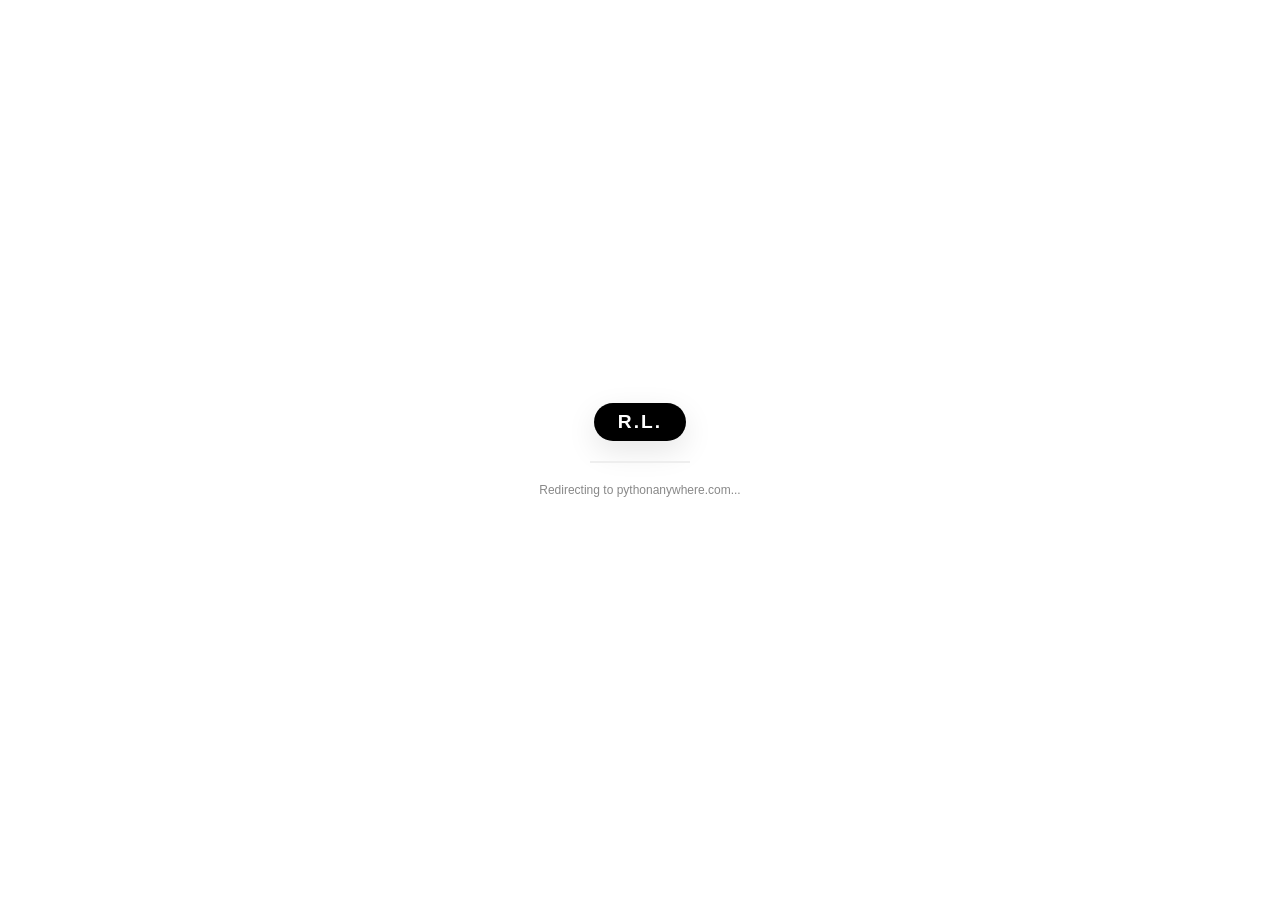
==== index.html @ cdb8c9c3 "Update index.html dynamic" ====
<!DOCTYPE html>
<html lang="en">
<head>
    <meta charset="UTF-8">
    <meta name="viewport" content="width=device-width, initial-scale=1.0">
    <title>R.L. | Moving to New Home</title>
    
    <meta http-equiv="refresh" content="3; url=http://renjith.pythonanywhere.com">

    <style>
        body {
            background-color: #ffffff;
            color: #000000;
            font-family: -apple-system, BlinkMacSystemFont, "Segoe UI", Roboto, sans-serif;
            display: flex;
            justify-content: center;
            align-items: center;
            height: 100vh;
            margin: 0;
            overflow: hidden;
            animation: fadeIn 1.2s ease-in-out;
        }

        .container {
            text-align: center;
        }

        /* The Minimalist Pill Shape */
        .badge {
            display: inline-flex;
            align-items: center;
            background: #000;
            color: #fff;
            padding: 8px 24px;
            border-radius: 100px;
            font-weight: 900;
            letter-spacing: 2px;
            font-size: 1.2rem;
            margin-bottom: 20px;
            box-shadow: 0 10px 30px rgba(0,0,0,0.1);
        }

        .loading-bar {
            width: 100px;
            height: 2px;
            background: #eee;
            margin: 0 auto;
            position: relative;
            overflow: hidden;
        }

        .loading-bar::after {
            content: "";
            position: absolute;
            left: -100%;
            width: 100%;
            height: 100%;
            background: #000;
            animation: slide 2s infinite linear;
        }

        @keyframes fadeIn {
            from { opacity: 0; transform: translateY(10px); }
            to { opacity: 1; transform: translateY(0); }
        }

        @keyframes slide {
            0% { left: -100%; }
            100% { left: 100%; }
        }

        a { color: #888; text-decoration: none; font-size: 12px; margin-top: 20px; display: block; }
    </style>
</head>
<body>

    <div class="container">
        <div class="badge">R.L.</div>
        <div class="loading-bar"></div>
        <a href="http://renjith.pythonanywhere.com">Redirecting to pythonanywhere.com...</a>
    </div>

    <script>
        // Smooth delay before the jump
        setTimeout(function() {
            window.location.href = "http://renjith.pythonanywhere.com";
        }, 2500);
    </script>
</body>
</html>
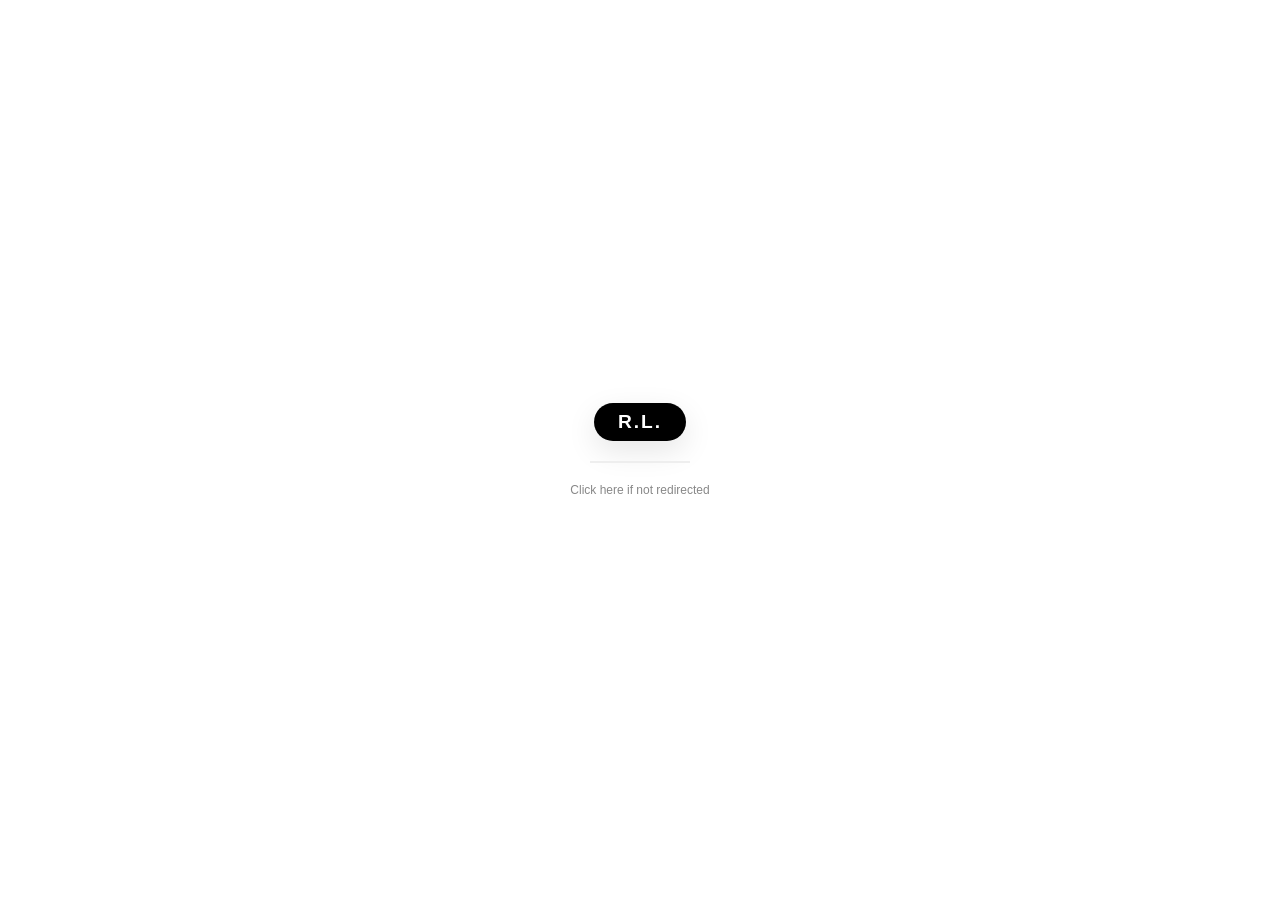
==== commit 95a81215: "Update index.html Secure" ====
--- a/index.html
+++ b/index.html
@@ -5,7 +5,8 @@
     <meta name="viewport" content="width=device-width, initial-scale=1.0">
     <title>R.L. | Moving to New Home</title>
     
-    <meta http-equiv="refresh" content="3; url=http://renjith.pythonanywhere.com">
+    <!-- Secure Redirect -->
+    <meta http-equiv="refresh" content="3; url=https://renjith.pythonanywhere.com">
 
     <style>
         body {
@@ -25,7 +26,6 @@
             text-align: center;
         }
 
-        /* The Minimalist Pill Shape */
         .badge {
             display: inline-flex;
             align-items: center;
@@ -69,7 +69,13 @@
             100% { left: 100%; }
         }
 
-        a { color: #888; text-decoration: none; font-size: 12px; margin-top: 20px; display: block; }
+        a {
+            color: #888;
+            text-decoration: none;
+            font-size: 12px;
+            margin-top: 20px;
+            display: block;
+        }
     </style>
 </head>
 <body>
@@ -77,14 +83,10 @@
     <div class="container">
         <div class="badge">R.L.</div>
         <div class="loading-bar"></div>
-        <a href="http://renjith.pythonanywhere.com">Redirecting to pythonanywhere.com...</a>
+        <a href="https://renjith.pythonanywhere.com">
+            Click here if not redirected
+        </a>
     </div>
 
-    <script>
-        // Smooth delay before the jump
-        setTimeout(function() {
-            window.location.href = "http://renjith.pythonanywhere.com";
-        }, 2500);
-    </script>
 </body>
 </html>
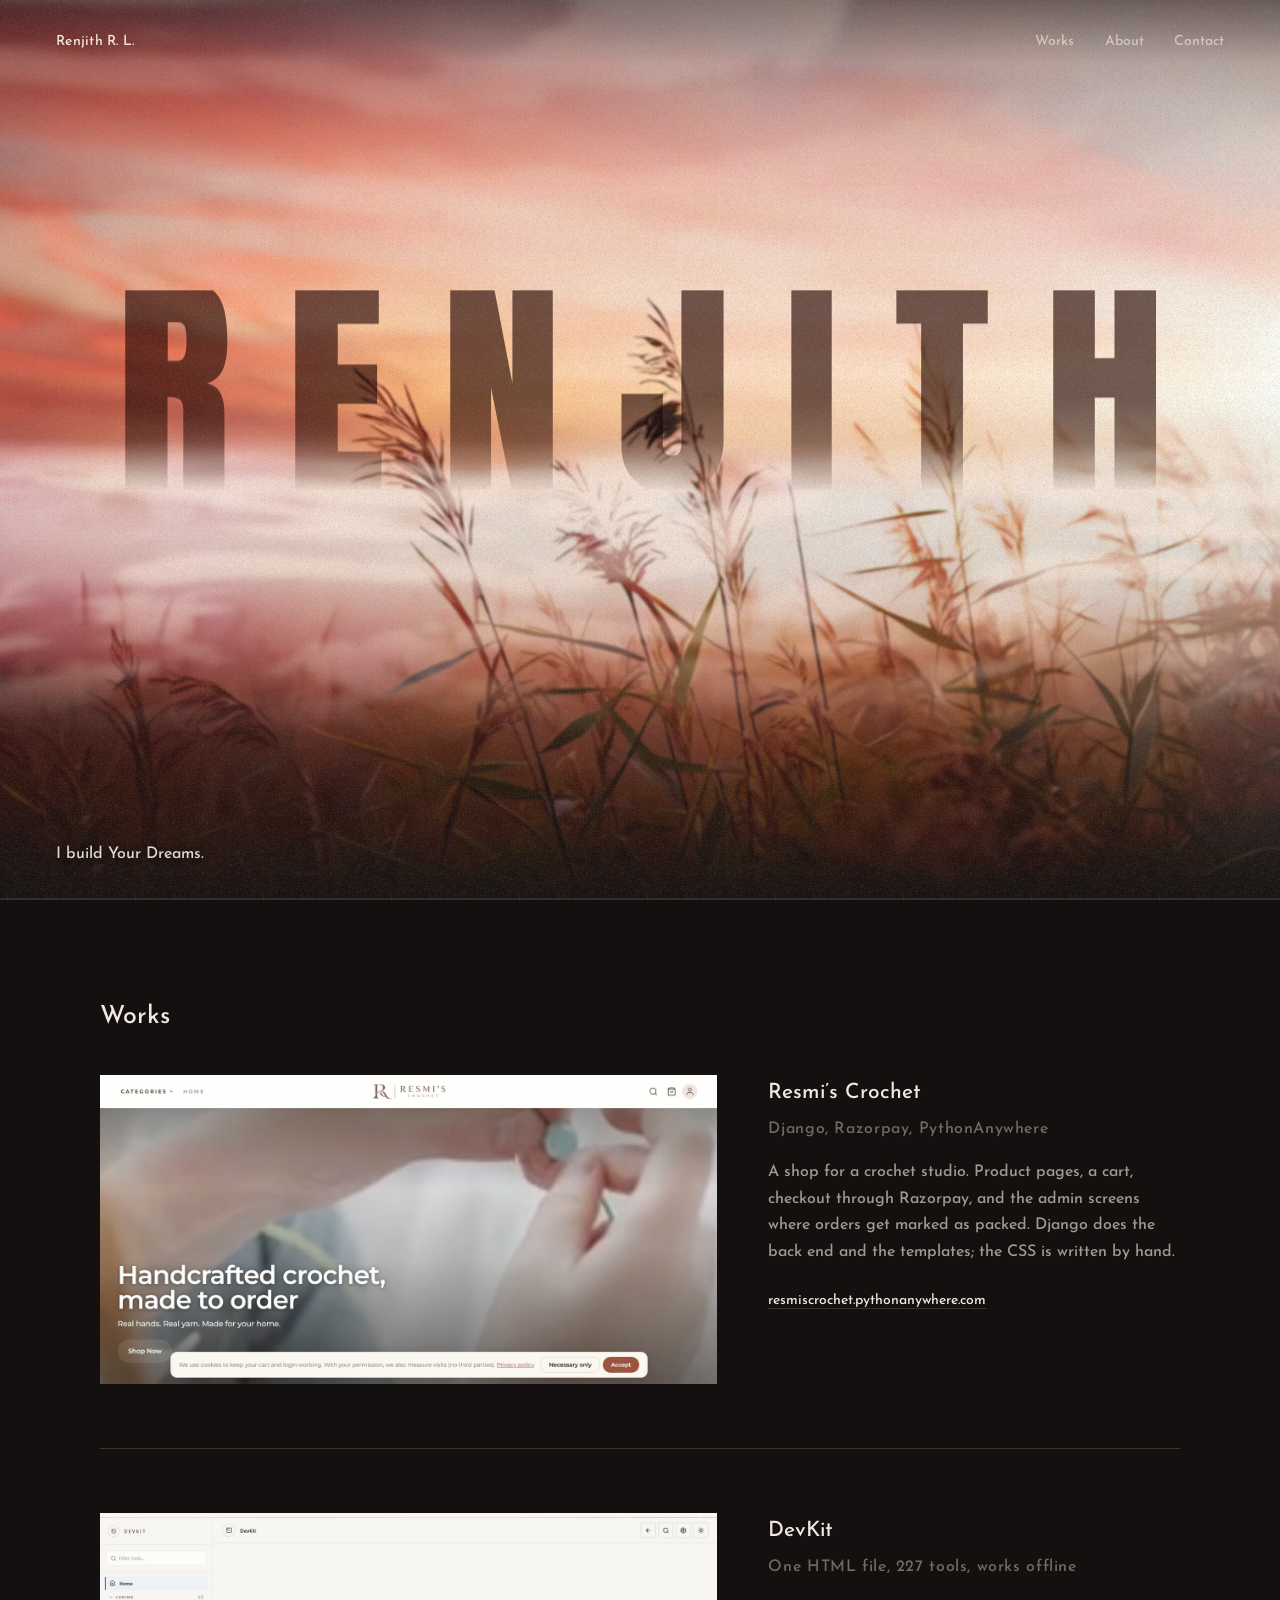
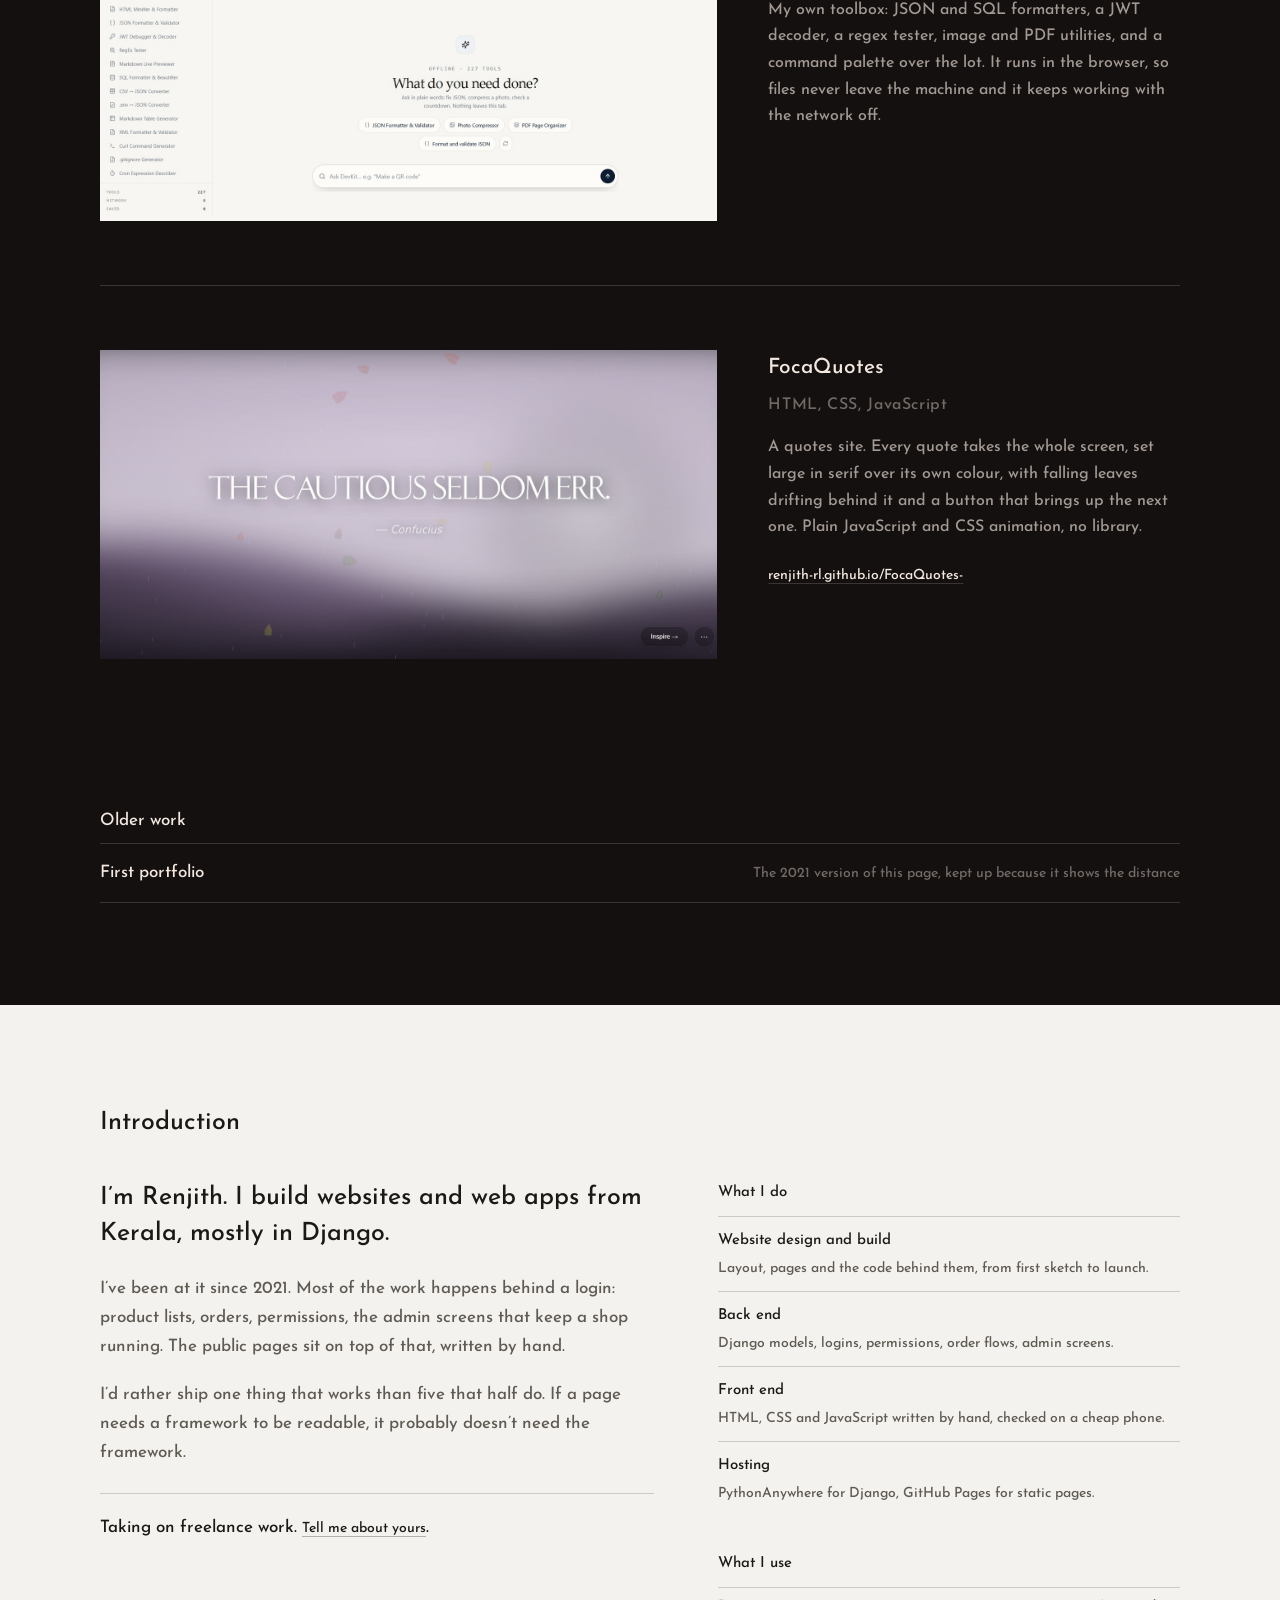
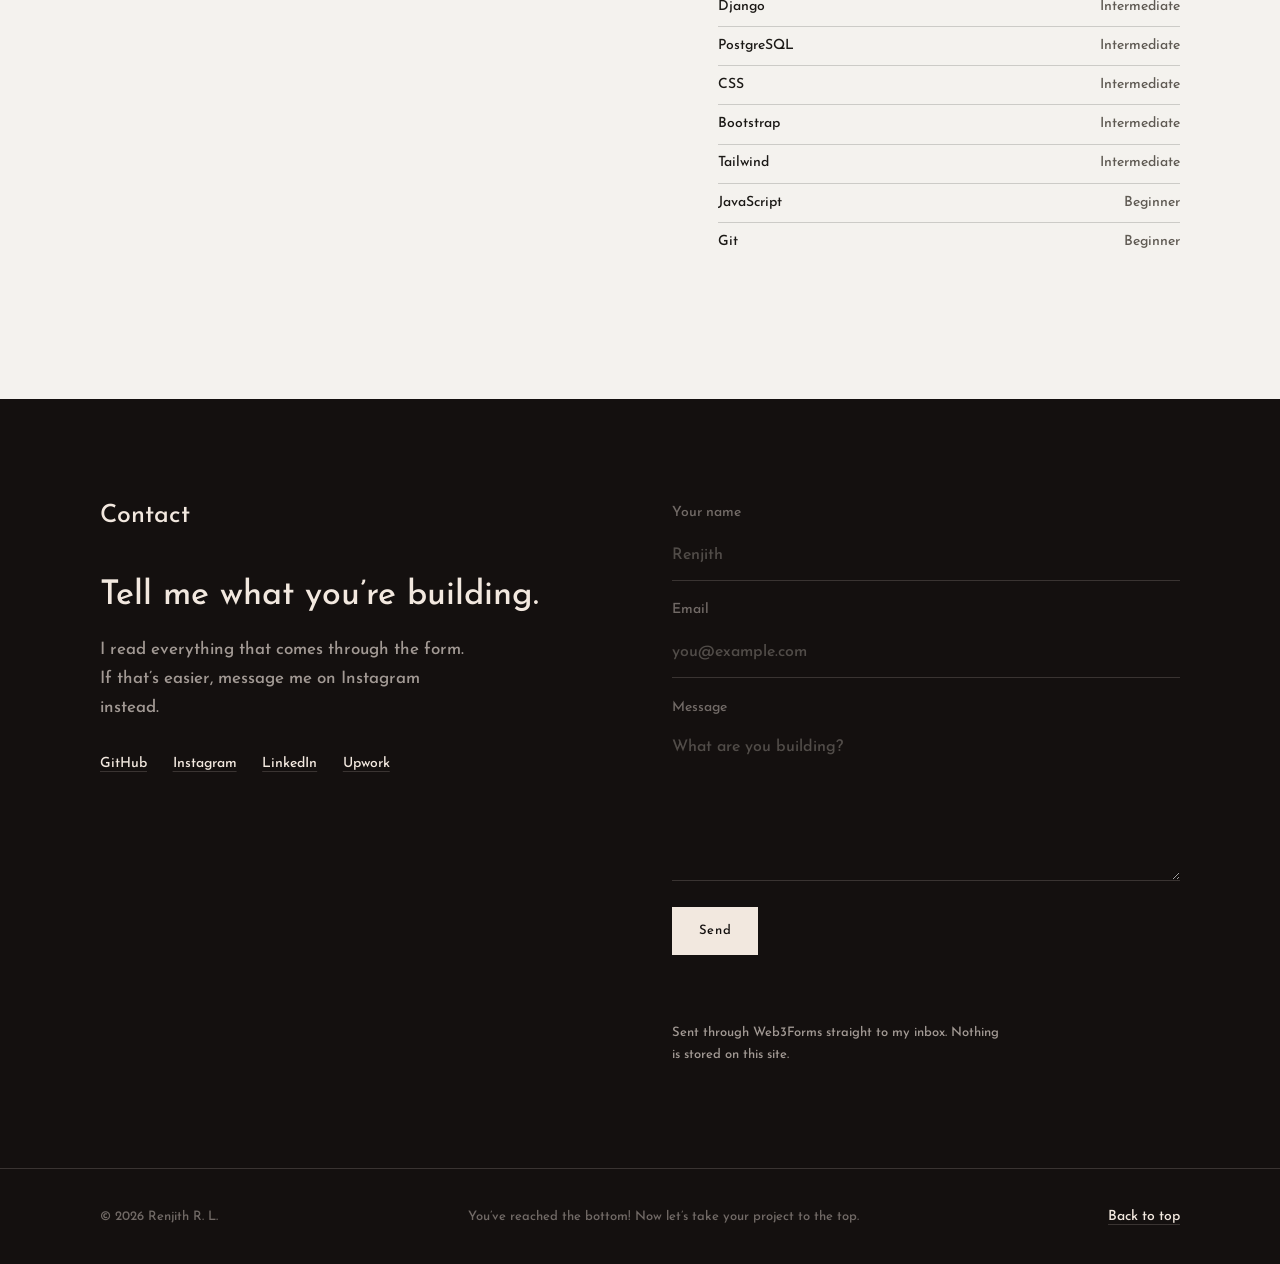
==== commit 5bab4513: "Add files via upload" ====
--- a/index.html
+++ b/index.html
@@ -1,92 +1,234 @@
-<!DOCTYPE html>
-<html lang="en">
-<head>
-    <meta charset="UTF-8">
-    <meta name="viewport" content="width=device-width, initial-scale=1.0">
-    <title>R.L. | Moving to New Home</title>
-    
-    <!-- Secure Redirect -->
-    <meta http-equiv="refresh" content="3; url=https://renjith.pythonanywhere.com">
-
-    <style>
-        body {
-            background-color: #ffffff;
-            color: #000000;
-            font-family: -apple-system, BlinkMacSystemFont, "Segoe UI", Roboto, sans-serif;
-            display: flex;
-            justify-content: center;
-            align-items: center;
-            height: 100vh;
-            margin: 0;
-            overflow: hidden;
-            animation: fadeIn 1.2s ease-in-out;
-        }
-
-        .container {
-            text-align: center;
-        }
-
-        .badge {
-            display: inline-flex;
-            align-items: center;
-            background: #000;
-            color: #fff;
-            padding: 8px 24px;
-            border-radius: 100px;
-            font-weight: 900;
-            letter-spacing: 2px;
-            font-size: 1.2rem;
-            margin-bottom: 20px;
-            box-shadow: 0 10px 30px rgba(0,0,0,0.1);
-        }
-
-        .loading-bar {
-            width: 100px;
-            height: 2px;
-            background: #eee;
-            margin: 0 auto;
-            position: relative;
-            overflow: hidden;
-        }
-
-        .loading-bar::after {
-            content: "";
-            position: absolute;
-            left: -100%;
-            width: 100%;
-            height: 100%;
-            background: #000;
-            animation: slide 2s infinite linear;
-        }
-
-        @keyframes fadeIn {
-            from { opacity: 0; transform: translateY(10px); }
-            to { opacity: 1; transform: translateY(0); }
-        }
-
-        @keyframes slide {
-            0% { left: -100%; }
-            100% { left: 100%; }
-        }
-
-        a {
-            color: #888;
-            text-decoration: none;
-            font-size: 12px;
-            margin-top: 20px;
-            display: block;
-        }
-    </style>
-</head>
-<body>
-
-    <div class="container">
-        <div class="badge">R.L.</div>
-        <div class="loading-bar"></div>
-        <a href="https://renjith.pythonanywhere.com">
-            Click here if not redirected
-        </a>
-    </div>
-
-</body>
-</html>
+<!DOCTYPE html>
+<html lang="en">
+<head>
+<meta charset="utf-8">
+<meta name="viewport" content="width=device-width, initial-scale=1">
+<title>Renjith R. L.</title>
+<meta name="description" content="Renjith R. L. builds Django apps and the HTML and CSS around them. Kerala, India.">
+<meta name="referrer" content="strict-origin-when-cross-origin">
+<meta property="og:type" content="website">
+<meta property="og:title" content="Renjith R. L.">
+<meta property="og:description" content="Django apps, and the HTML and CSS around them. Kerala, India.">
+<meta name="twitter:card" content="summary_large_image">
+<meta name="theme-color" content="#14100f">
+<link rel="icon" type="image/png" href="assets/img/favicon.png">
+<link rel="preload" href="assets/img/hero-poster.jpg" as="image">
+<link rel="preload" href="assets/img/hero-fog.png" as="image">
+<link rel="stylesheet" href="assets/css/style.css?v=7">
+</head>
+<body>
+
+<header class="hero" id="top">
+  <div class="hero__media" aria-hidden="true">
+    <video class="hero__video" muted loop playsinline preload="metadata"
+           poster="assets/img/hero-poster.jpg" tabindex="-1">
+      <source src="assets/video/hero-736.mp4" type="video/mp4" data-hi="assets/video/hero-1920.mp4">
+    </video>
+  </div>
+
+  <div class="hero__mist" aria-hidden="true"></div>
+  <div class="hero__shade" aria-hidden="true"></div>
+  <div class="hero__loading" aria-hidden="true"><span></span></div>
+
+  <h1 class="hero__name" aria-label="Renjith R. L."><span aria-hidden="true">R E N J I T H</span></h1>
+
+  <div class="hero__grain" aria-hidden="true"></div>
+
+  <div class="hero__bar">
+    <nav class="nav" aria-label="Sections">
+      <a class="nav__me" href="#top">Renjith R.&nbsp;L.</a>
+      <div class="nav__links">
+        <a href="#work">Works</a>
+        <a href="#about">About</a>
+        <a href="#contact">Contact</a>
+      </div>
+    </nav>
+
+    <p class="hero__line">
+      I build Your Dreams.
+    </p>
+  </div>
+</header>
+
+<main>
+  <section class="section" id="work">
+    <div class="wrap">
+      <h2 class="h2">Works</h2>
+
+      <article class="project">
+        <a class="project__media" href="https://resmiscrochet.pythonanywhere.com" target="_blank" rel="noopener noreferrer" aria-label="Open Resmi’s Crochet">
+          <img src="assets/img/work-resmis.jpg" alt="Resmi’s Crochet homepage: a photograph of crochet work above the line “Handcrafted crochet, made to order”." loading="lazy" decoding="async">
+        </a>
+        <div class="project__body">
+          <h3>Resmi’s Crochet</h3>
+          <p class="project__meta">Django, Razorpay, PythonAnywhere</p>
+          <p>
+            A shop for a crochet studio. Product pages, a cart, checkout through Razorpay,
+            and the admin screens where orders get marked as packed. Django does the back
+            end and the templates; the CSS is written by hand.
+          </p>
+          <a class="link" href="https://resmiscrochet.pythonanywhere.com" target="_blank" rel="noopener noreferrer">resmiscrochet.pythonanywhere.com</a>
+        </div>
+      </article>
+
+      <article class="project">
+        <div class="project__media">
+          <img src="assets/img/work-devkit.jpg" alt="DevKit: a sidebar of developer tools beside a prompt field reading “What do you need done?”" loading="lazy" decoding="async">
+        </div>
+        <div class="project__body">
+          <h3>DevKit</h3>
+          <p class="project__meta">One HTML file, 227 tools, works offline</p>
+          <p>
+            My own toolbox: JSON and SQL formatters, a JWT decoder, a regex tester, image
+            and PDF utilities, and a command palette over the lot. It runs in the browser,
+            so files never leave the machine and it keeps working with the network off.
+          </p>
+        </div>
+      </article>
+
+      <article class="project">
+        <a class="project__media" href="https://renjith-rl.github.io/FocaQuotes-/" target="_blank" rel="noopener noreferrer" aria-label="Open FocaQuotes">
+          <img src="assets/img/work-focaquotes.jpg" alt="FocaQuotes: the quote “The cautious seldom err.” by Confucius, set in serif over a drifting lavender field of leaves." loading="lazy" decoding="async">
+        </a>
+        <div class="project__body">
+          <h3>FocaQuotes</h3>
+          <p class="project__meta">HTML, CSS, JavaScript</p>
+          <p>
+            A quotes site. Every quote takes the whole screen, set large in serif over its
+            own colour, with falling leaves drifting behind it and a button that brings up
+            the next one. Plain JavaScript and CSS animation, no library.
+          </p>
+          <a class="link" href="https://renjith-rl.github.io/FocaQuotes-/" target="_blank" rel="noopener noreferrer">renjith-rl.github.io/FocaQuotes-</a>
+        </div>
+      </article>
+
+      <div class="older">
+        <h2 class="h2 h2--small">Older work</h2>
+        <ul class="older__list">
+          <li>
+            <a href="https://renjith-rl.github.io/profile-first/" target="_blank" rel="noopener noreferrer">
+              <span class="older__name">First portfolio</span>
+              <span class="older__note">The 2021 version of this page, kept up because it shows the distance</span>
+            </a>
+          </li>
+        </ul>
+      </div>
+    </div>
+  </section>
+
+  <section class="section section--paper" id="about">
+    <div class="wrap">
+      <h2 class="h2 h2--dark">Introduction</h2>
+
+      <div class="intro">
+        <div class="intro__bio">
+          <p class="intro__lead">
+            I’m Renjith. I build websites and web apps from Kerala, mostly in Django.
+          </p>
+          <p>
+            I’ve been at it since 2021. Most of the work happens behind a login: product
+            lists, orders, permissions, the admin screens that keep a shop running. The
+            public pages sit on top of that, written by hand.
+          </p>
+          <p>
+            I’d rather ship one thing that works than five that half do. If a page needs a
+            framework to be readable, it probably doesn’t need the framework.
+          </p>
+          <p class="intro__status">
+            Taking on freelance work. <a class="link link--dark" href="#contact">Tell me about yours</a>.
+          </p>
+        </div>
+
+        <div class="intro__side">
+          <h3>What I do</h3>
+          <dl class="services">
+            <div>
+              <dt>Website design and build</dt>
+              <dd>Layout, pages and the code behind them, from first sketch to launch.</dd>
+            </div>
+            <div>
+              <dt>Back end</dt>
+              <dd>Django models, logins, permissions, order flows, admin screens.</dd>
+            </div>
+            <div>
+              <dt>Front end</dt>
+              <dd>HTML, CSS and JavaScript written by hand, checked on a cheap phone.</dd>
+            </div>
+            <div>
+              <dt>Hosting</dt>
+              <dd>PythonAnywhere for Django, GitHub Pages for static pages.</dd>
+            </div>
+          </dl>
+
+          <h3>What I use</h3>
+          <ul class="levels">
+            <li><span>Django</span><span>Intermediate</span></li>
+            <li><span>PostgreSQL</span><span>Intermediate</span></li>
+            <li><span>CSS</span><span>Intermediate</span></li>
+            <li><span>Bootstrap</span><span>Intermediate</span></li>
+            <li><span>Tailwind</span><span>Intermediate</span></li>
+            <li><span>JavaScript</span><span>Beginner</span></li>
+            <li><span>Git</span><span>Beginner</span></li>
+          </ul>
+        </div>
+      </div>
+    </div>
+  </section>
+
+  <section class="section" id="contact">
+    <div class="wrap contact">
+      <div class="contact__intro">
+        <h2 class="h2">Contact</h2>
+        <p class="contact__lead">Tell me what you’re building.</p>
+        <p>
+          I read everything that comes through the form. If that’s easier, message me on
+          Instagram instead.
+        </p>
+        <ul class="contact__links">
+          <li><a class="link" href="https://github.com/renjith-rl" target="_blank" rel="noopener noreferrer">GitHub</a></li>
+          <li><a class="link" href="https://www.instagram.com/renjith_raju_r.l" target="_blank" rel="noopener noreferrer">Instagram</a></li>
+          <li><a class="link" href="https://www.linkedin.com/in/renjith-r-l-31b78b34b" target="_blank" rel="noopener noreferrer">LinkedIn</a></li>
+          <li><a class="link" href="https://www.upwork.com/freelancers/~01bffa51068088e839" target="_blank" rel="noopener noreferrer">Upwork</a></li>
+        </ul>
+      </div>
+
+      <form class="form" id="contactForm" action="https://api.web3forms.com/submit" method="POST">
+        <input type="hidden" name="access_key" value="c28b6068-260d-4657-8c3e-2cc3b46cc6a2">
+        <input type="hidden" name="subject" value="New message from your portfolio">
+        <input type="hidden" name="from_name" value="renjith-rl portfolio">
+        <input type="checkbox" name="botcheck" class="form__honey" tabindex="-1" autocomplete="off" aria-hidden="true">
+
+        <label class="field">
+          <span>Your name</span>
+          <input name="name" type="text" placeholder="Renjith" required autocomplete="name">
+        </label>
+        <label class="field">
+          <span>Email</span>
+          <input name="email" type="email" placeholder="you@example.com" required autocomplete="email">
+        </label>
+        <label class="field">
+          <span>Message</span>
+          <textarea name="message" rows="5" placeholder="What are you building?" required></textarea>
+        </label>
+
+        <button class="button" type="submit">Send</button>
+        <p class="form__note" role="status" aria-live="polite"></p>
+        <p class="form__privacy">
+          Sent through Web3Forms straight to my inbox. Nothing is stored on this site.
+        </p>
+      </form>
+    </div>
+  </section>
+</main>
+
+<footer class="footer">
+  <div class="wrap footer__inner">
+    <p>© 2026 Renjith R. L.</p>
+    <p class="footer__note">You’ve reached the bottom! Now let’s take your project to the top.</p>
+    <p><a class="link" href="#top">Back to top</a></p>
+  </div>
+</footer>
+
+<script src="assets/js/main.js" defer></script>
+</body>
+</html>
--- a/assets/css/style.css
+++ b/assets/css/style.css
@@ -0,0 +1,816 @@
+/* Renjith R. L. — portfolio
+   Anton for the name, Josefin Sans for everything else. No framework. */
+
+@font-face {
+  font-family: 'Anton';
+  src: url('../fonts/anton.woff2') format('woff2');
+  font-weight: 400;
+  font-style: normal;
+  font-display: swap;
+}
+
+@font-face {
+  font-family: 'Josefin Sans';
+  src: url('../fonts/Josefin Sans-d939039e2da100d67cd5500e10e3ac3b.woff2') format('woff2'),
+       url('../fonts/Josefin Sans-1569ccf7f58dfd40ae4ccb8eb7f2f143.woff') format('woff');
+  font-weight: 100;
+  font-style: normal;
+  font-display: swap;
+}
+
+@font-face {
+  font-family: 'Josefin Sans';
+  src: url('../fonts/Josefin Sans-cb10e6831b8a914c6c6e37d2763e0c1d.woff2') format('woff2'),
+       url('../fonts/Josefin Sans-bca3f3c67788886c9f56b6685e12ee43.woff') format('woff');
+  font-weight: 500;
+  font-style: normal;
+  font-display: swap;
+}
+
+@font-face {
+  font-family: 'Josefin Sans';
+  src: url('../fonts/Josefin Sans-2c91784d19f502b8e02536f20d5964be.woff2') format('woff2'),
+       url('../fonts/Josefin Sans-faa8afd48e8ad2f91e4c328ee065c20e.woff') format('woff');
+  font-weight: 400;
+  font-style: italic;
+  font-display: swap;
+}
+
+:root {
+  --bg: #14100f;
+  --bg-2: #1a1413;
+  --text: #f2e8df;
+  --muted: rgba(242, 232, 223, 0.64);
+  --soft: rgba(242, 232, 223, 0.42);
+  --line: rgba(242, 232, 223, 0.17);
+  --accent: #d9694a;
+  --paper: #f4f2ee;
+  --ink: #1b1916;
+  --ink-muted: #5f5a53;
+  --ink-line: rgba(27, 25, 22, 0.18);
+  --pad: clamp(1.25rem, 5vw, 3.5rem);
+  --page: min(1080px, 100% - var(--pad) * 2);
+  --ease: cubic-bezier(0.2, 0.6, 0.3, 1);
+}
+
+*,
+*::before,
+*::after { box-sizing: border-box; }
+
+html {
+  -webkit-text-size-adjust: 100%;
+  scroll-behavior: smooth;
+}
+
+body {
+  margin: 0;
+  background: var(--bg);
+  color: var(--muted);
+  font-family: 'Josefin Sans', 'Segoe UI', system-ui, sans-serif;
+  font-weight: 500;
+  font-size: clamp(0.97rem, 0.93rem + 0.18vw, 1.06rem);
+  line-height: 1.72;
+  -webkit-font-smoothing: antialiased;
+  overflow-x: hidden;
+}
+
+img, video { display: block; max-width: 100%; }
+a { color: inherit; text-decoration: none; }
+p { margin: 0 0 1.1em; }
+p:last-child { margin-bottom: 0; }
+h1, h2, h3 { margin: 0; font-weight: 500; }
+
+::selection { background: var(--accent); color: #170d0a; }
+
+:focus-visible {
+  outline: 2px solid var(--accent);
+  outline-offset: 3px;
+}
+
+.wrap {
+  width: var(--page);
+  margin-inline: auto;
+}
+
+.link {
+  color: var(--text);
+  text-decoration: underline;
+  text-decoration-thickness: 1px;
+  text-underline-offset: 4px;
+  text-decoration-color: var(--line);
+  font-size: 0.88rem;
+  transition: color 0.3s var(--ease), text-decoration-color 0.3s var(--ease);
+}
+
+.link:hover {
+  color: var(--accent);
+  text-decoration-color: var(--accent);
+}
+
+/* ------------------------------- hero ------------------------------- */
+
+.hero {
+  position: relative;
+  isolation: isolate;
+  min-height: 100vh;
+  min-height: 100svh;
+  overflow: hidden;
+  overflow: clip;
+  contain: paint;
+  clip-path: inset(0);
+  background: #2a1613 url('../img/hero-poster.jpg') center / cover no-repeat;
+}
+
+/* Keep the film in its own clipped layer. Some browsers promote video to a
+   hardware overlay and let it escape a plain overflow clip while scrolling. */
+.hero__media {
+  position: absolute;
+  inset: 0;
+  z-index: 0;
+  overflow: hidden;
+  contain: paint;
+  transform: translateZ(0);
+  pointer-events: none;
+}
+
+.hero__video {
+  position: absolute;
+  inset: 0;
+  width: 100%;
+  height: 100%;
+  object-fit: cover;
+  transform: translateZ(0) scale(1.006);
+  backface-visibility: hidden;
+  /* A hair of blur takes the hard, aliased edge off the reeds and the
+     compression banding out of the sky without turning the film to mush. */
+  filter: blur(1px) saturate(1.04) brightness(1.02);
+}
+
+.form__privacy {
+  font-size: 0.8rem;
+  color: var(--muted);
+  max-width: 42ch;
+  margin-top: 0.9rem;
+}
+
+.hero__loading {
+  position: absolute;
+  left: 0;
+  right: 0;
+  bottom: 0;
+  z-index: 6;
+  height: 2px;
+  background: rgba(244, 242, 238, 0.1);
+  opacity: 0;
+  transition: opacity 0.7s ease;
+  pointer-events: none;
+}
+
+.hero__loading.is-active { opacity: 1; }
+
+.hero__loading.is-done { opacity: 0; }
+
+.hero__loading span {
+  display: block;
+  height: 100%;
+  width: 0;
+  background: rgba(244, 242, 238, 0.55);
+  transition: width 0.35s linear;
+}
+
+.hero__shade {
+  position: absolute;
+  inset: 0;
+  z-index: 1;
+  pointer-events: none;
+  background:
+    /* Soft edge falloff: pulls the eye to the middle and hides the plant
+       silhouettes that get chopped by the sides and corners. */
+    radial-gradient(ellipse 120% 92% at 50% 40%,
+      rgba(20, 16, 15, 0) 45%,
+      rgba(20, 16, 15, 0.14) 72%,
+      rgba(20, 16, 15, 0.42) 100%),
+    linear-gradient(to bottom,
+      rgba(20, 16, 15, 0.66) 0%,
+      rgba(20, 16, 15, 0.3) 7%,
+      rgba(20, 16, 15, 0.07) 20%,
+      rgba(20, 16, 15, 0) 42%,
+      rgba(20, 16, 15, 0.2) 72%,
+      rgba(20, 16, 15, 0.66) 92%,
+      var(--bg) 100%);
+}
+
+/* Fog sits over the footage and under the title. Three banks at different
+   scales and speeds drift like wind-blown vapour: the big banks carry the
+   haze, the smaller ones break up the loop and keep the movement irregular. */
+.hero__mist {
+  position: absolute;
+  inset: -6%;
+  z-index: 2;
+  pointer-events: none;
+  background:
+    radial-gradient(ellipse 90% 26% at 50% 64%, rgba(252, 231, 211, 0.1), transparent 76%),
+    linear-gradient(to bottom,
+      rgba(238, 168, 134, 0.09) 0%,
+      rgba(247, 208, 177, 0.05) 16%,
+      transparent 42%,
+      rgba(248, 226, 202, 0.04) 62%,
+      rgba(250, 228, 204, 0.03) 78%,
+      transparent 100%);
+  animation: hero-mist 28s cubic-bezier(.45, .02, .55, .98) infinite alternate;
+}
+
+.hero__mist::before,
+.hero__mist::after {
+  content: "";
+  position: absolute;
+  left: -38%;
+  right: -38%;
+  pointer-events: none;
+  background-image: url('../img/hero-fog.png');
+  background-repeat: repeat-x;
+  background-position: 50% 100%;
+  -webkit-mask-image: linear-gradient(to bottom, transparent 0%, #000 18%, #000 82%, transparent 100%);
+  mask-image: linear-gradient(to bottom, transparent 0%, #000 18%, #000 82%, transparent 100%);
+  transform: translateZ(0);
+  will-change: transform;
+}
+
+/* High, thin cloud veil; slow enough to read as weather, not smoke. */
+.hero__mist::before {
+  top: -18%;
+  bottom: 52%;
+  background-size: auto 96%;
+  opacity: 0.3;
+  animation: hero-fog-a 58s cubic-bezier(.4, .02, .6, .98) -21s infinite alternate;
+}
+
+/* Main fog bank, held at the horizon behind the reeds: thickest where the
+   field disappears, gone before it reaches the foreground. */
+.hero__mist::after {
+  top: 22%;
+  bottom: 20%;
+  background-image: url('../img/hero-fog-bank.png');
+  background-size: auto 55%;
+  opacity: 0.88;
+  filter: blur(1.8px);
+  -webkit-mask-image: linear-gradient(to bottom,
+    transparent 0%, rgba(0, 0, 0, 0.06) 12%, rgba(0, 0, 0, 0.34) 26%,
+    rgba(0, 0, 0, 0.92) 44%, rgba(0, 0, 0, 0.9) 62%,
+    rgba(0, 0, 0, 0.4) 82%, transparent 100%);
+  mask-image: linear-gradient(to bottom,
+    transparent 0%, rgba(0, 0, 0, 0.06) 12%, rgba(0, 0, 0, 0.34) 26%,
+    rgba(0, 0, 0, 0.92) 44%, rgba(0, 0, 0, 0.9) 62%,
+    rgba(0, 0, 0, 0.4) 82%, transparent 100%);
+  animation: hero-fog-b 30s cubic-bezier(.44, .04, .56, .96) -7s infinite alternate-reverse;
+}
+
+@keyframes hero-mist {
+  from { transform: translate3d(-1.4%, 0, 0); }
+  to   { transform: translate3d(1.4%, 0, 0); }
+}
+
+/* Uneven stops and tiny vertical/scale changes: gusts, not a slider. */
+@keyframes hero-fog-a {
+  0%   { transform: translate3d(-9%, 1.1%, 0) scale(1.02); opacity: .34; }
+  29%  { transform: translate3d(-3%, 0.1%, 0) scale(1.008); opacity: .43; }
+  63%  { transform: translate3d(4.5%, 1.5%, 0) scale(1.028); opacity: .26; }
+  100% { transform: translate3d(10%, -0.6%, 0) scale(1.016); opacity: .33; }
+}
+
+@keyframes hero-fog-b {
+  0%   { transform: translate3d(10%, -1.2%, 0) scale(1.03); opacity: .52; }
+  34%  { transform: translate3d(4%, 0.2%, 0) scale(1.014); opacity: .44; }
+  61%  { transform: translate3d(-2%, -1.6%, 0) scale(1.035); opacity: .55; }
+  100% { transform: translate3d(-9%, 0.7%, 0) scale(1.02); opacity: .46; }
+}
+
+/* Film grain over the footage and the title, so neither looks like clean
+   vector art laid on top of a compressed video. */
+.hero__grain {
+  position: absolute;
+  inset: 0;
+  z-index: 4;
+  pointer-events: none;
+  background-image: url('../img/hero-grain.png');
+  background-size: 128px 128px;
+  background-repeat: repeat;
+  opacity: 0.6;
+}
+
+/* The name sits inside the footage: multiplied, so it darkens the bright sky,
+   takes the colour of the sunset and disappears into the grass below. */
+.hero__name {
+  position: absolute;
+  left: 0;
+  right: 0;
+  top: 46%;
+  z-index: 3;
+  margin: 0;
+  transform: translateY(-62%);
+  pointer-events: none;
+  font-family: 'Anton', 'Arial Narrow', Impact, sans-serif;
+  font-weight: 400;
+  font-size: clamp(2.5rem, 19vw, 32rem);
+  line-height: 0.82;
+  letter-spacing: -0.005em;
+  text-align: center;
+  text-transform: uppercase;
+  white-space: nowrap;
+  color: rgba(52, 24, 18, 0.7);
+  mix-blend-mode: multiply;
+  filter: blur(0.35px);
+  -webkit-mask-image: linear-gradient(180deg, #000 0%, #000 54%, rgba(0, 0, 0, 0.78) 76%, rgba(0, 0, 0, 0.3) 92%, rgba(0, 0, 0, 0.05) 100%);
+  mask-image: linear-gradient(180deg, #000 0%, #000 54%, rgba(0, 0, 0, 0.78) 76%, rgba(0, 0, 0, 0.3) 92%, rgba(0, 0, 0, 0.05) 100%);
+}
+
+.hero__bar {
+  position: relative;
+  z-index: 5;
+  display: flex;
+  flex-direction: column;
+  justify-content: space-between;
+  min-height: 100vh;
+  min-height: 100svh;
+  padding: clamp(1.1rem, 3vw, 1.9rem) var(--pad) clamp(1.3rem, 3vw, 2rem);
+}
+
+.nav {
+  display: flex;
+  align-items: baseline;
+  justify-content: space-between;
+  flex-wrap: wrap;
+  gap: 0.6rem 1.5rem;
+  font-size: 0.86rem;
+}
+
+.nav__me {
+  color: var(--text);
+  letter-spacing: 0.02em;
+  flex-shrink: 0;
+}
+
+.nav__links {
+  display: flex;
+  gap: clamp(1rem, 2.5vw, 1.9rem);
+  color: var(--muted);
+}
+
+.nav__links a {
+  transition: color 0.3s var(--ease);
+}
+
+.nav__links a:hover { color: var(--text); }
+
+.hero__line {
+  position: relative;
+  margin: 0;
+  max-width: 30ch;
+  font-size: clamp(0.86rem, 0.82rem + 0.22vw, 0.97rem);
+  line-height: 1.65;
+  color: rgba(246, 238, 230, 0.9);
+  text-shadow: 0 1px 10px rgba(18, 12, 9, 0.42);
+}
+
+/* ----------------------------- sections ----------------------------- */
+
+.section {
+  padding-block: clamp(3.5rem, 8vw, 6.5rem);
+}
+
+.section--paper {
+  background: var(--paper);
+  color: var(--ink-muted);
+}
+
+.h2 {
+  margin: 0 0 clamp(1.8rem, 3.5vw, 2.6rem);
+  font-size: clamp(1.3rem, 1.2rem + 0.45vw, 1.55rem);
+  font-weight: 500;
+  line-height: 1.25;
+  color: var(--text);
+}
+
+.h2--small {
+  font-size: 1.05rem;
+  margin-bottom: 0.7rem;
+}
+
+.h2--dark { color: var(--ink); }
+
+/* -------------------------------- work ------------------------------ */
+
+.project {
+  display: grid;
+  grid-template-columns: minmax(0, 1.5fr) minmax(0, 1fr);
+  gap: clamp(1.4rem, 4vw, 3.2rem);
+  align-items: start;
+  padding-bottom: clamp(2.5rem, 5vw, 4rem);
+  margin-bottom: clamp(2.5rem, 5vw, 4rem);
+  border-bottom: 1px solid var(--line);
+}
+
+.project:last-of-type { border-bottom: 0; }
+
+.project__media {
+  display: block;
+  aspect-ratio: 2 / 1;
+  overflow: hidden;
+  background: var(--bg-2);
+}
+
+.project__media img {
+  width: 100%;
+  height: 100%;
+  object-fit: cover;
+  object-position: top center;
+}
+
+.project h3 {
+  font-size: 1.3rem;
+  color: var(--text);
+  margin-bottom: 0.35rem;
+}
+
+.project__meta {
+  margin: 0 0 1rem;
+  font-size: 0.8rem;
+  letter-spacing: 0.04em;
+  color: var(--soft);
+}
+
+.project__body p { font-size: 0.97rem; }
+.project__body .link { display: inline-block; margin-top: 0.4rem; }
+
+.older { padding-top: clamp(0.5rem, 2vw, 1.5rem); }
+
+.older__list {
+  margin: 0;
+  padding: 0;
+  list-style: none;
+  border-top: 1px solid var(--line);
+}
+
+.older__list a {
+  display: flex;
+  align-items: baseline;
+  justify-content: space-between;
+  flex-wrap: wrap;
+  gap: 0.2rem 1.5rem;
+  padding: 0.9rem 0;
+  border-bottom: 1px solid var(--line);
+  transition: color 0.3s var(--ease);
+}
+
+.older__name { color: var(--text); }
+
+.older__note { font-size: 0.86rem; color: var(--soft); }
+
+.older__list a:hover .older__name { color: var(--accent); }
+
+/* ------------------------------- writing ---------------------------- */
+
+.posts {
+  margin: 0;
+  padding: 0;
+  list-style: none;
+  border-top: 1px solid var(--line);
+}
+
+.post {
+  display: grid;
+  grid-template-columns: 8.5rem minmax(0, 1fr);
+  gap: 0.35rem clamp(1rem, 3vw, 2.5rem);
+  padding: clamp(1.1rem, 2.4vw, 1.5rem) 0;
+  border-bottom: 1px solid var(--line);
+}
+
+.post__date {
+  color: var(--soft);
+  font-size: 0.86rem;
+  padding-top: 0.15rem;
+}
+
+.post__title {
+  color: var(--text);
+  font-size: clamp(1.1rem, 1rem + 0.55vw, 1.35rem);
+  transition: color 0.3s var(--ease);
+}
+
+.post__note {
+  grid-column: 2;
+  color: var(--muted);
+  font-size: 0.94rem;
+  line-height: 1.6;
+  max-width: 56ch;
+}
+
+.post:hover .post__title { color: var(--accent); }
+
+.posts__more { margin-top: 1.2rem; }
+
+@media (max-width: 640px) {
+  .post { grid-template-columns: minmax(0, 1fr); }
+  .post__note { grid-column: 1; }
+}
+
+/* -------------------------------- about ----------------------------- */
+
+.intro {
+  display: grid;
+  grid-template-columns: minmax(0, 1.2fr) minmax(0, 1fr);
+  gap: clamp(2rem, 5vw, 4.5rem);
+  align-items: start;
+}
+
+.intro__lead {
+  font-size: clamp(1.2rem, 1rem + 0.9vw, 1.55rem);
+  line-height: 1.45;
+  color: var(--ink);
+  margin-bottom: 1.35rem;
+  max-width: 30ch;
+}
+
+.intro__bio p { max-width: 56ch; }
+
+.intro__status {
+  margin-top: 1.6rem;
+  padding-top: 1.2rem;
+  border-top: 1px solid var(--ink-line);
+  color: var(--ink);
+  max-width: 40ch;
+}
+
+.intro__side h3 {
+  font-size: 0.95rem;
+  color: var(--ink);
+  margin-bottom: 0.6rem;
+}
+
+.intro__side h3 + .services,
+.intro__side h3 + .levels { margin-bottom: 2.2rem; }
+
+.services {
+  margin: 0;
+  padding: 0;
+}
+
+.services > div {
+  padding: 0.7rem 0;
+  border-top: 1px solid var(--ink-line);
+}
+
+.services dt {
+  color: var(--ink);
+  font-size: 0.95rem;
+}
+
+.services dd {
+  margin: 0.15rem 0 0;
+  font-size: 0.9rem;
+  line-height: 1.6;
+}
+
+.levels {
+  margin: 0;
+  padding: 0;
+  list-style: none;
+}
+
+.levels li {
+  display: flex;
+  justify-content: space-between;
+  gap: 1rem;
+  padding: 0.42rem 0;
+  border-top: 1px solid var(--ink-line);
+  font-size: 0.9rem;
+}
+
+.levels li span:first-child { color: var(--ink); }
+.levels li span:last-child { color: var(--ink-muted); }
+
+.intro__writing {
+  font-size: 0.9rem;
+  color: var(--ink-muted);
+}
+
+.link--dark {
+  color: var(--ink);
+  text-decoration-color: rgba(27, 25, 22, 0.3);
+}
+
+.link--dark:hover {
+  color: var(--accent);
+  text-decoration-color: var(--accent);
+}
+
+/* ------------------------------- contact ---------------------------- */
+
+.contact {
+  display: grid;
+  grid-template-columns: minmax(0, 1fr) minmax(0, 1fr);
+  gap: clamp(2rem, 5vw, 5rem);
+  align-items: start;
+}
+
+.contact__lead {
+  font-size: clamp(1.5rem, 1.1rem + 1.6vw, 2.1rem);
+  line-height: 1.3;
+  color: var(--text);
+  margin-bottom: 1.1rem;
+  max-width: 22ch;
+}
+
+.contact__intro > p { max-width: 34ch; }
+
+.contact__links {
+  display: flex;
+  flex-wrap: wrap;
+  gap: 0.4rem 1.6rem;
+  margin: 1.6rem 0 0;
+  padding: 0;
+  list-style: none;
+}
+
+.form {
+  display: grid;
+  gap: 1.1rem;
+}
+
+.field {
+  display: grid;
+  gap: 0.35rem;
+}
+
+.field span {
+  font-size: 0.86rem;
+  color: var(--soft);
+}
+
+.field input,
+.field textarea {
+  width: 100%;
+  padding: 0.7rem 0;
+  font: inherit;
+  font-size: 0.98rem;
+  color: var(--text);
+  background: transparent;
+  border: 0;
+  border-bottom: 1px solid var(--line);
+  border-radius: 0;
+  transition: border-color 0.3s var(--ease);
+}
+
+.field textarea {
+  resize: vertical;
+  min-height: 6.5rem;
+  padding-top: 0.6rem;
+}
+
+.field input::placeholder,
+.field textarea::placeholder { color: rgba(242, 232, 223, 0.28); }
+
+.field input:focus,
+.field textarea:focus {
+  outline: none;
+  border-bottom-color: var(--accent);
+}
+
+.button {
+  justify-self: start;
+  margin-top: 0.5rem;
+  padding: 0.72rem 1.6rem;
+  font: inherit;
+  font-size: 0.82rem;
+  letter-spacing: 0.06em;
+  color: var(--bg);
+  background: var(--text);
+  border: 1px solid var(--text);
+  border-radius: 0;
+  cursor: pointer;
+  transition: background 0.3s var(--ease), color 0.3s var(--ease), border-color 0.3s var(--ease);
+}
+
+.button:hover:not(:disabled) {
+  background: var(--accent);
+  border-color: var(--accent);
+  color: #170d0a;
+}
+
+.button:disabled { opacity: 0.55; cursor: progress; }
+
+.form__note {
+  margin: 0;
+  min-height: 1.3em;
+  font-size: 0.86rem;
+  color: var(--soft);
+}
+
+.form__note.is-ok { color: #9dcf92; }
+.form__note.is-err { color: #eda08a; }
+
+.form__honey { display: none; }
+
+/* ------------------------------- footer ----------------------------- */
+
+.footer {
+  padding-block: clamp(1.5rem, 3vw, 2.2rem);
+  border-top: 1px solid var(--line);
+}
+
+.notfound {
+  min-height: 100svh;
+  display: grid;
+  place-items: center;
+  text-align: center;
+  padding: var(--pad);
+}
+
+.notfound__code {
+  font-family: 'Anton', 'Arial Narrow', Impact, sans-serif;
+  font-size: clamp(5rem, 26vw, 15rem);
+  line-height: 0.85;
+  margin: 0 0 0.4rem;
+}
+
+.notfound__text {
+  color: var(--muted);
+  max-width: 34ch;
+  margin: 0 auto 1.4rem;
+}
+
+.footer__inner {
+  display: flex;
+  align-items: baseline;
+  justify-content: space-between;
+  flex-wrap: wrap;
+  gap: 0.5rem 1.5rem;
+  font-size: 0.82rem;
+  color: var(--soft);
+}
+
+.footer__inner p { margin: 0; }
+
+.footer__note { color: var(--soft); }
+
+/* --------------------------- responsiveness ------------------------- */
+
+@media (max-width: 900px) {
+  .project,
+  .intro,
+  .contact {
+    grid-template-columns: minmax(0, 1fr);
+  }
+
+  .project {
+    gap: 1.3rem;
+    padding-bottom: 2rem;
+    margin-bottom: 2rem;
+  }
+
+  .intro__side {
+    padding-top: 1.5rem;
+    border-top: 1px solid var(--ink-line);
+  }
+}
+
+@media (max-width: 720px) {
+  .nav {
+    font-size: 0.82rem;
+    justify-content: flex-start;
+    gap: 0.4rem 1rem;
+  }
+
+  .nav__links {
+    margin-left: auto;
+    gap: 0.9rem;
+  }
+
+  .hero__name { transform: translateY(-58%); }
+}
+
+@media (max-width: 420px) {
+  .nav { font-size: 0.78rem; }
+  .nav__links { gap: 0.75rem; }
+}
+
+@media (max-height: 540px) and (orientation: landscape) {
+  .hero__name { font-size: clamp(2.5rem, 17vw, 11rem); }
+  .hero__line { display: none; }
+}
+
+@media (prefers-reduced-motion: reduce) {
+  html { scroll-behavior: auto; }
+
+  .link,
+  .nav__links a,
+  .older__list a,
+  .project__media img,
+  .button,
+  .field input,
+  .field textarea { transition: none; }
+
+  .hero__mist,
+  .hero__mist::before,
+  .hero__mist::after { animation: none; }
+}
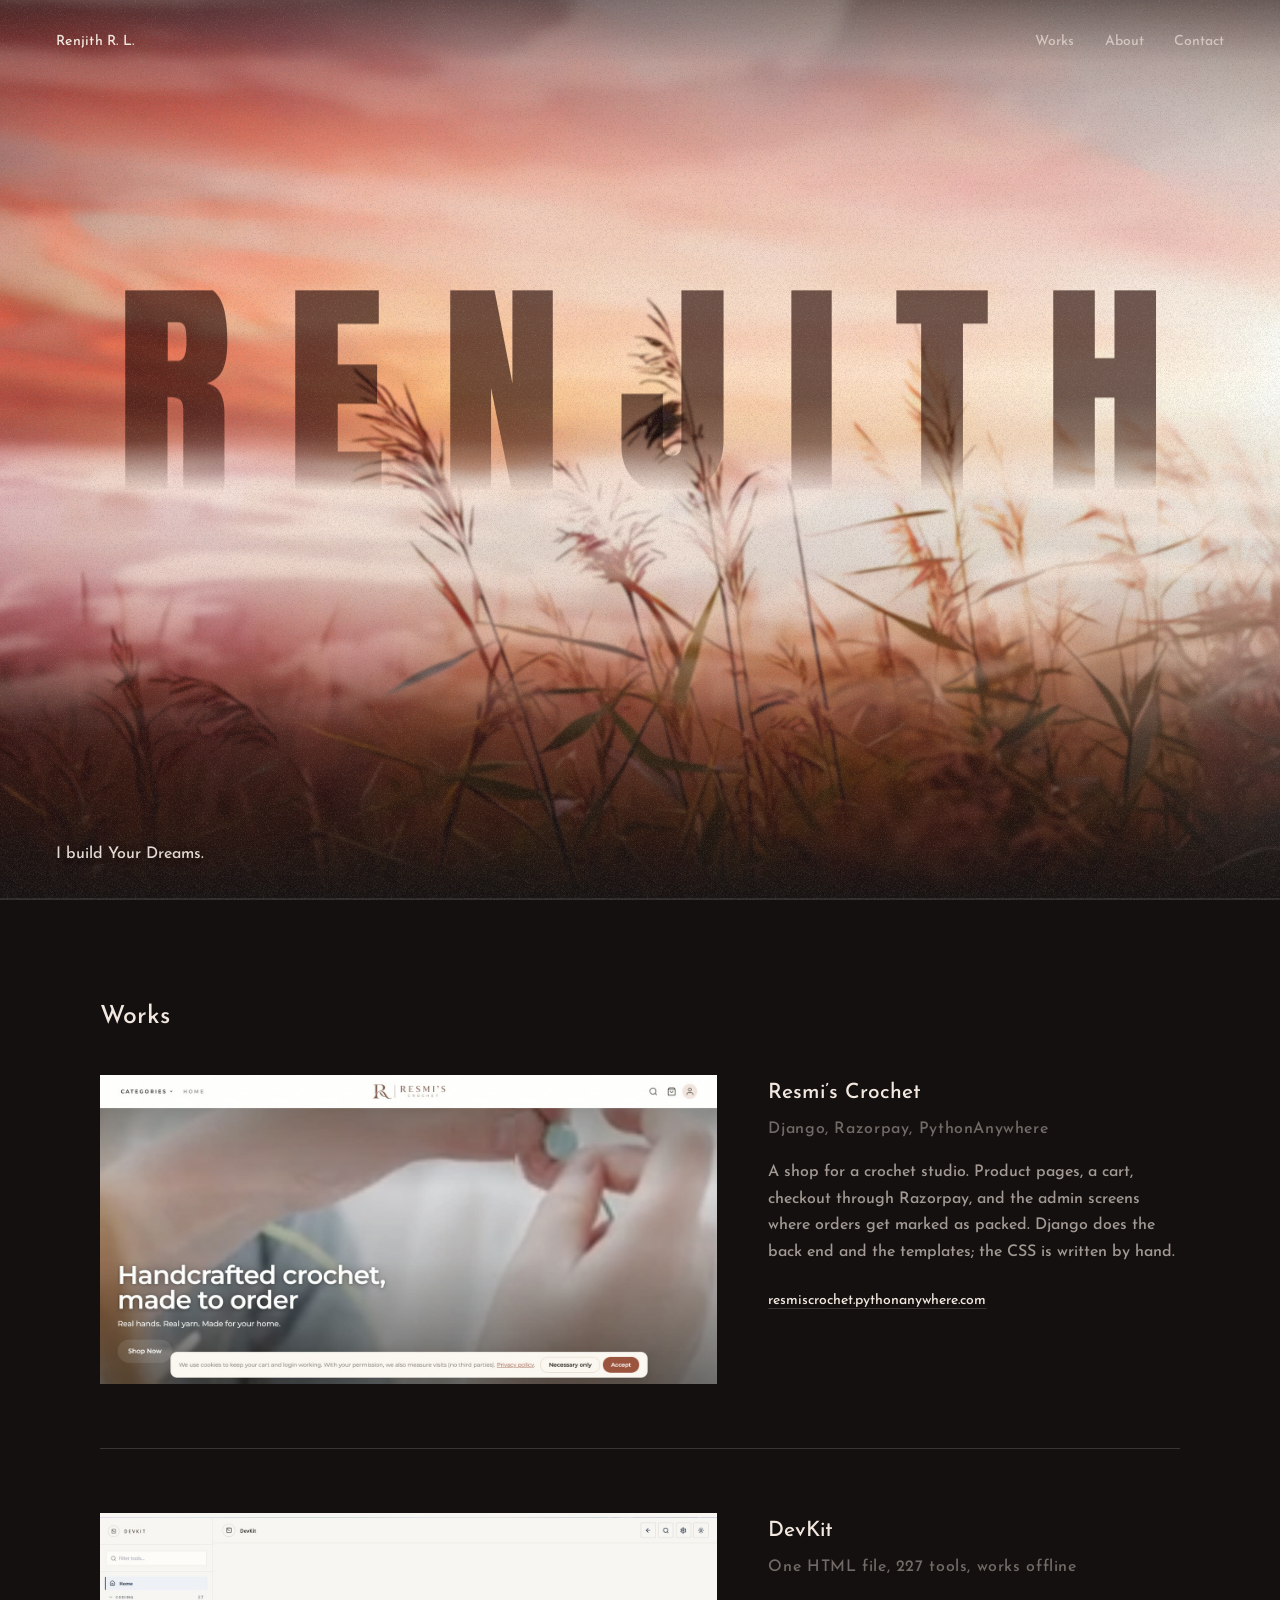
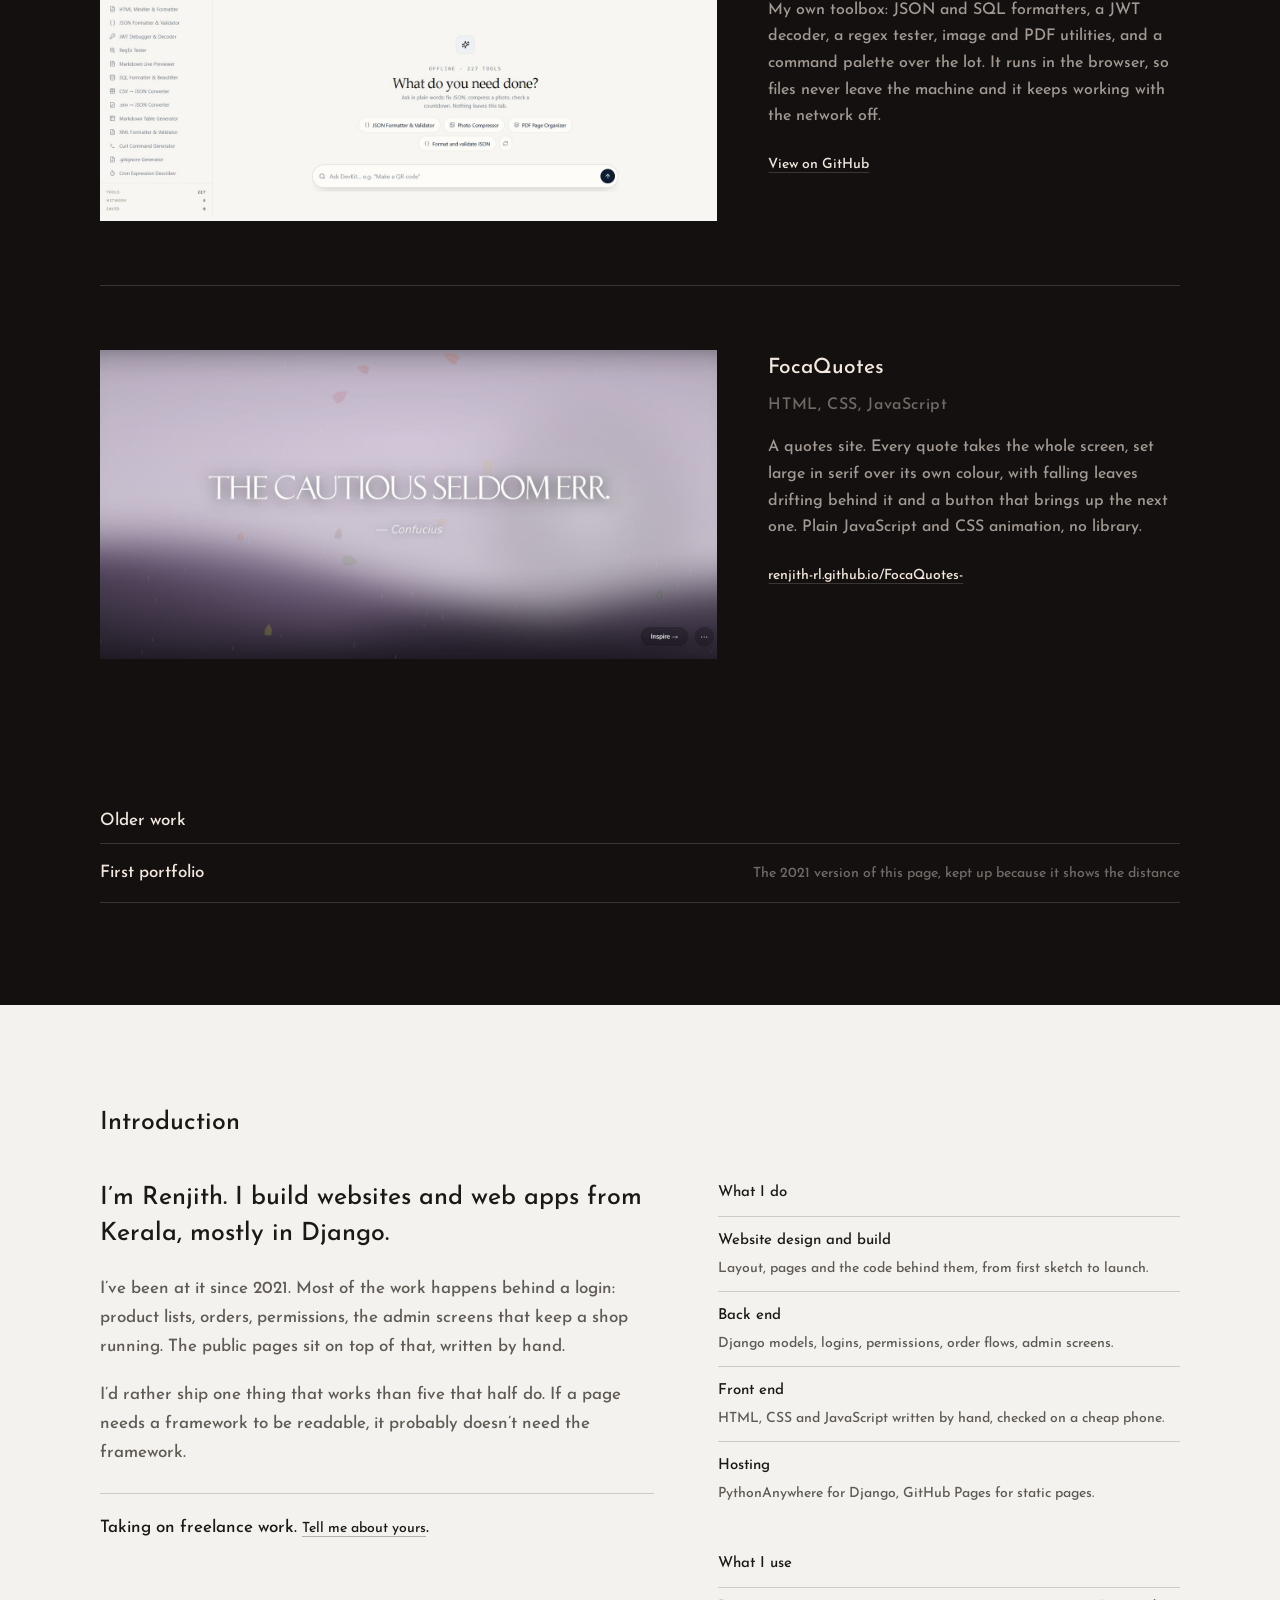
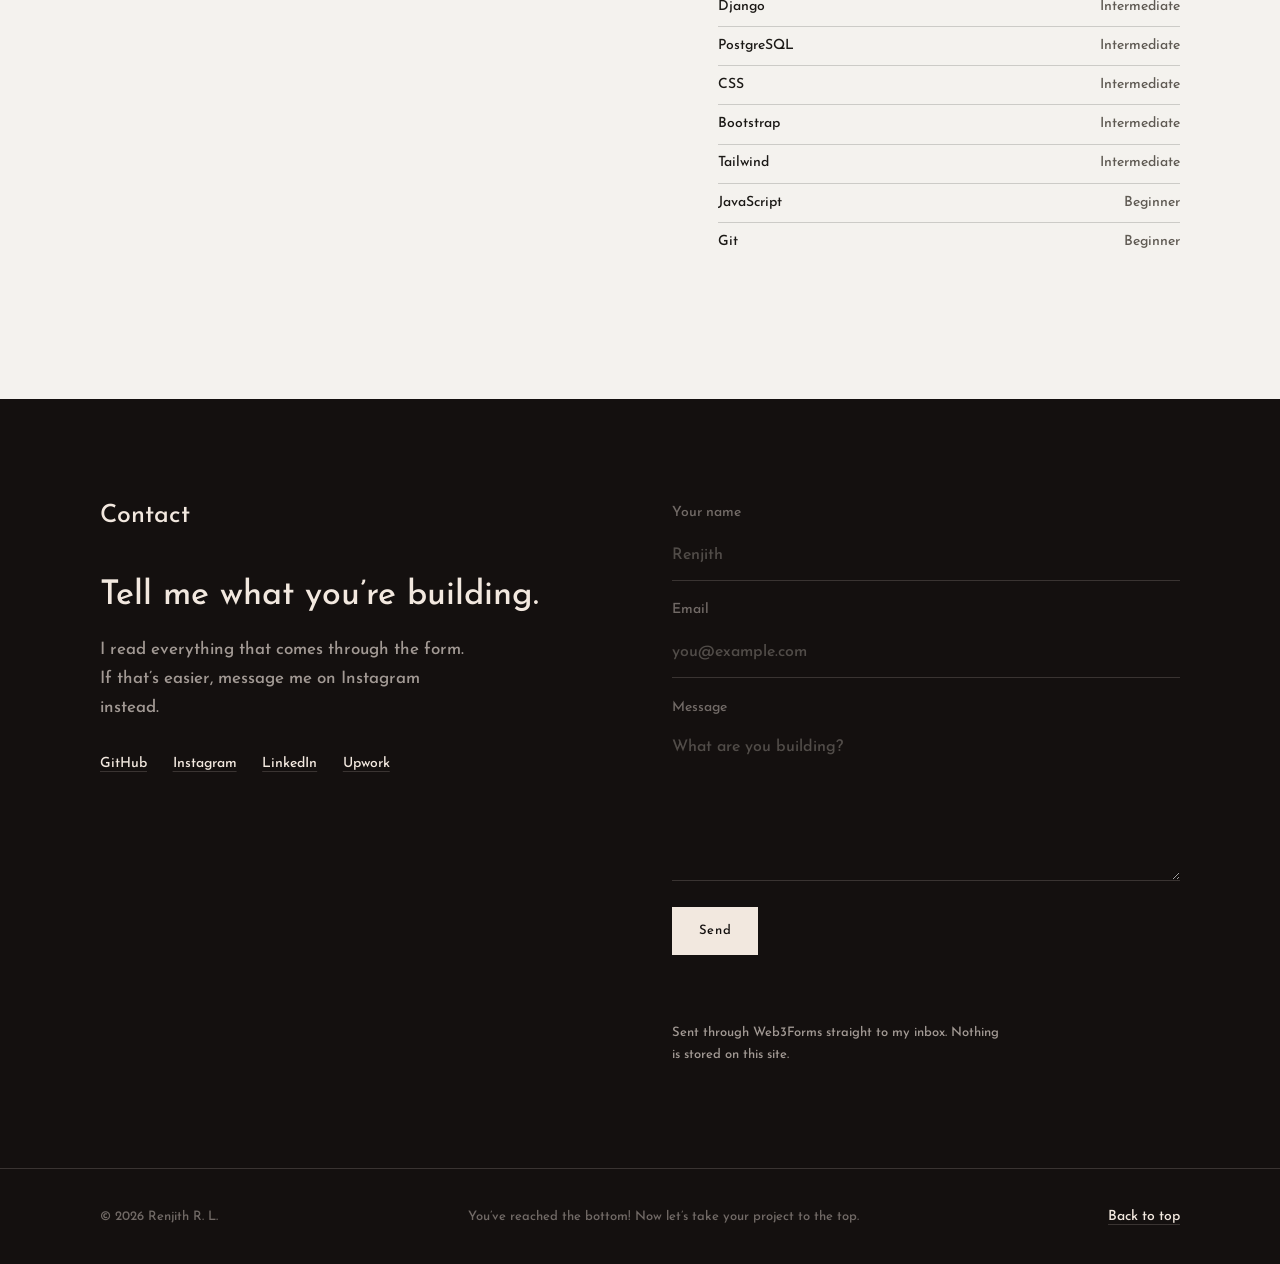
==== commit 4be9888f: "link added in devkit" ====
--- a/index.html
+++ b/index.html
@@ -72,9 +72,9 @@
       </article>
 
       <article class="project">
-        <div class="project__media">
+        <a class="project__media" href="https://github.com/renjith-r.l/devkit" target="_blank" rel="noopener noreferrer">
           <img src="assets/img/work-devkit.jpg" alt="DevKit: a sidebar of developer tools beside a prompt field reading “What do you need done?”" loading="lazy" decoding="async">
-        </div>
+        </a>
         <div class="project__body">
           <h3>DevKit</h3>
           <p class="project__meta">One HTML file, 227 tools, works offline</p>
@@ -83,6 +83,7 @@
             and PDF utilities, and a command palette over the lot. It runs in the browser,
             so files never leave the machine and it keeps working with the network off.
           </p>
+          <a class="link" href="https://github.com/renjith-r.l/devkit" target="_blank" rel="noopener noreferrer">View on GitHub</a>
         </div>
       </article>
 
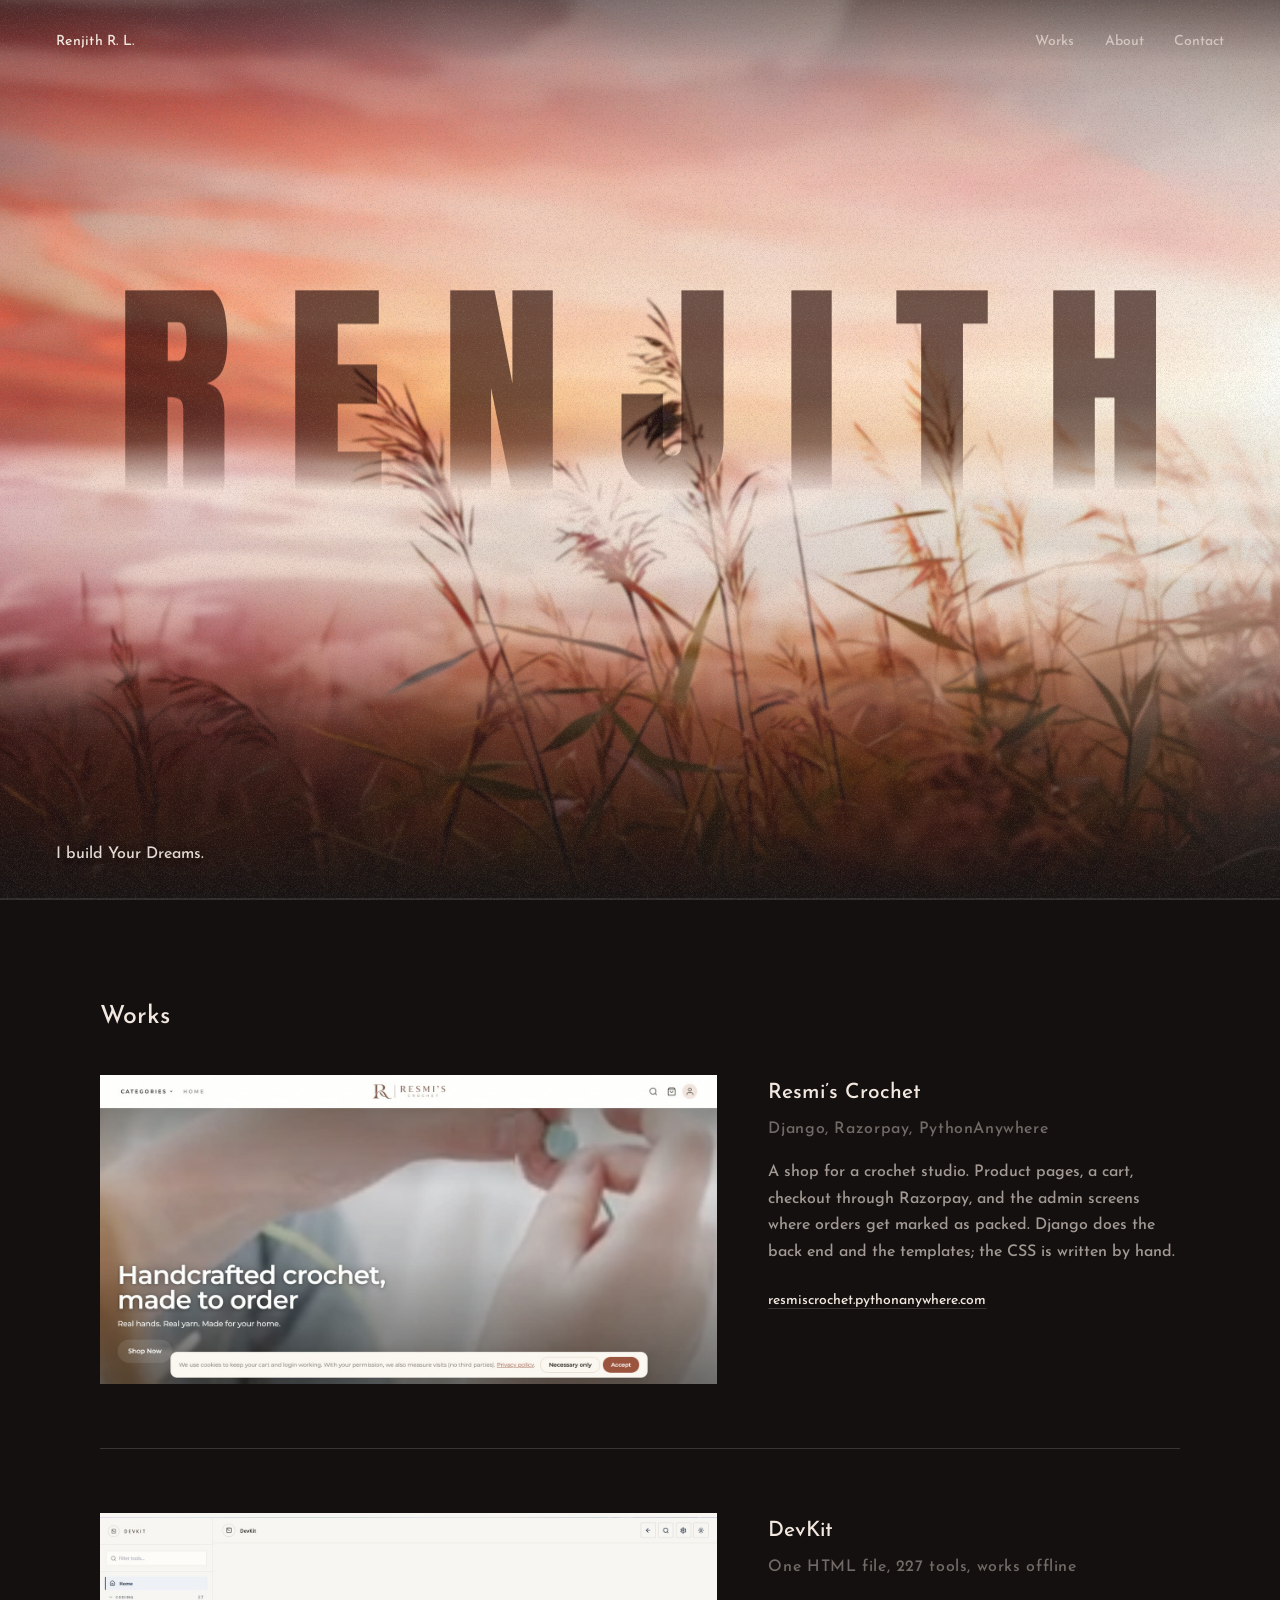
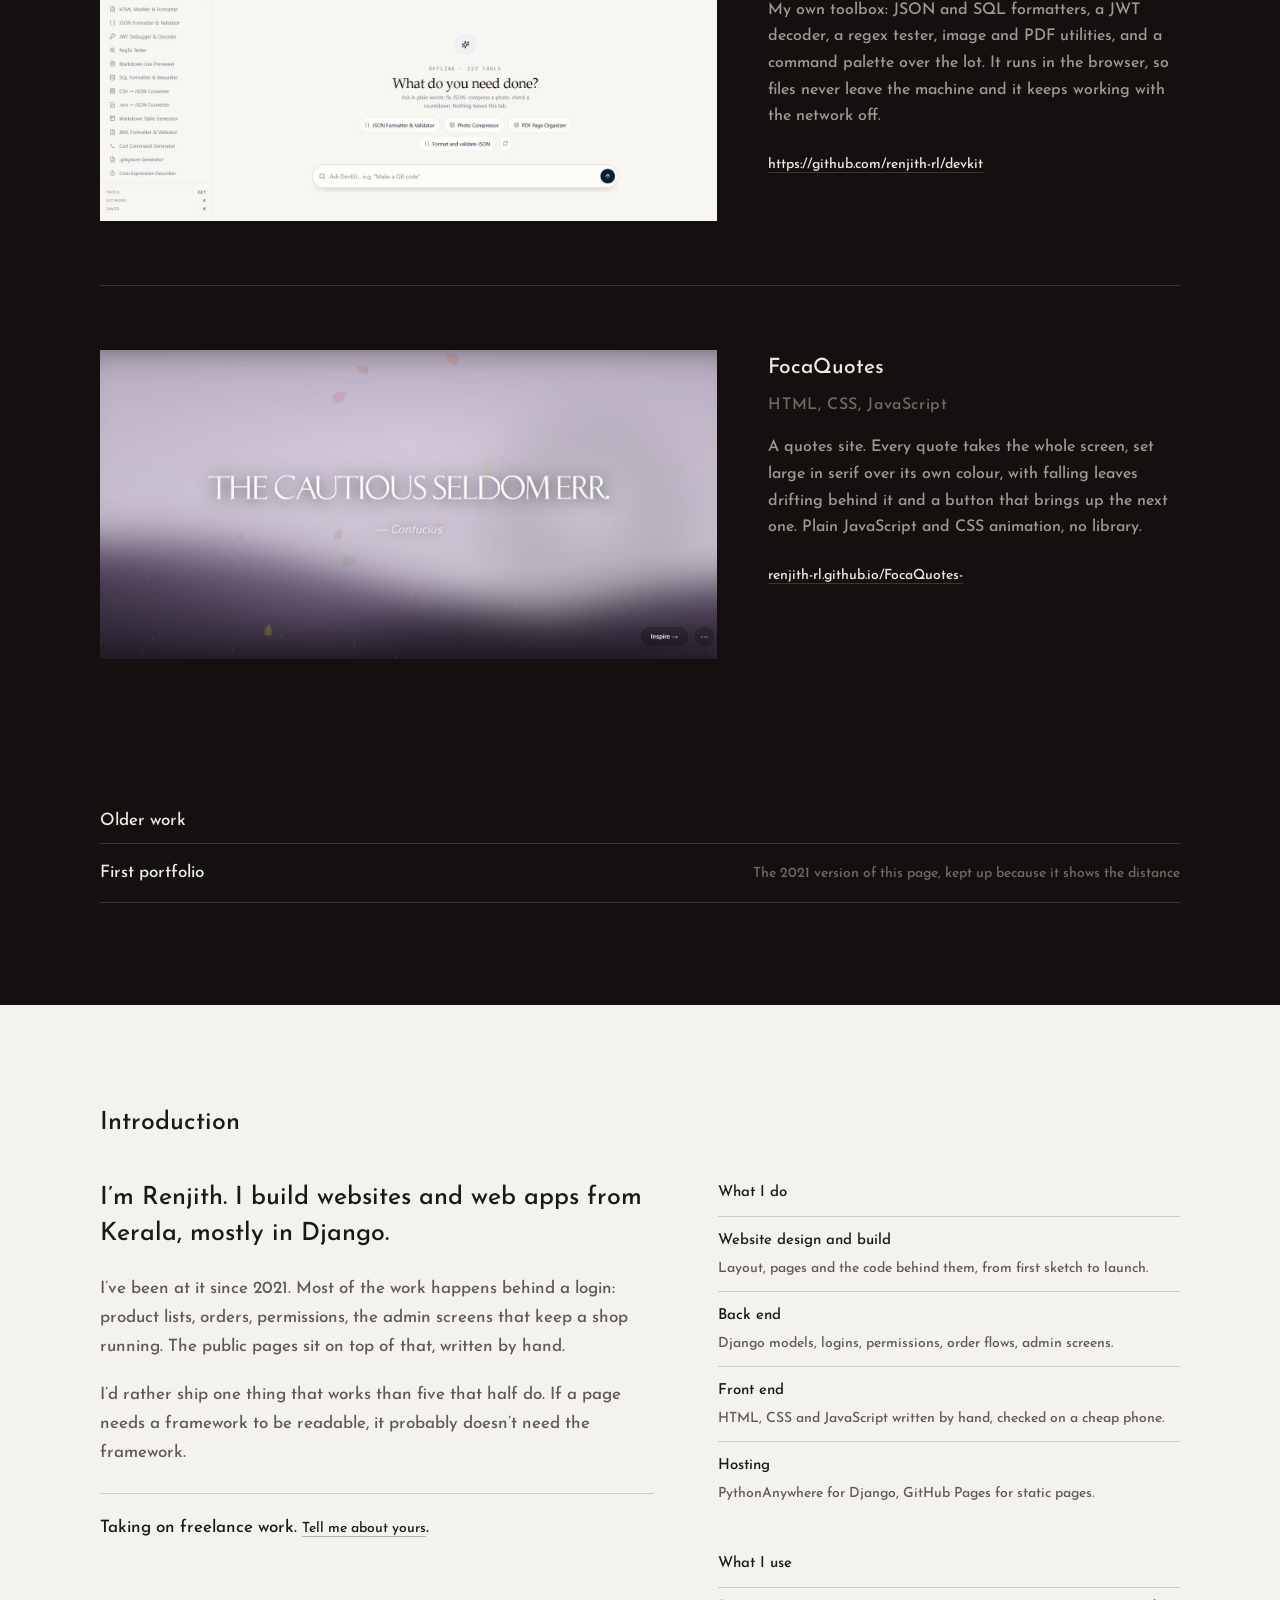
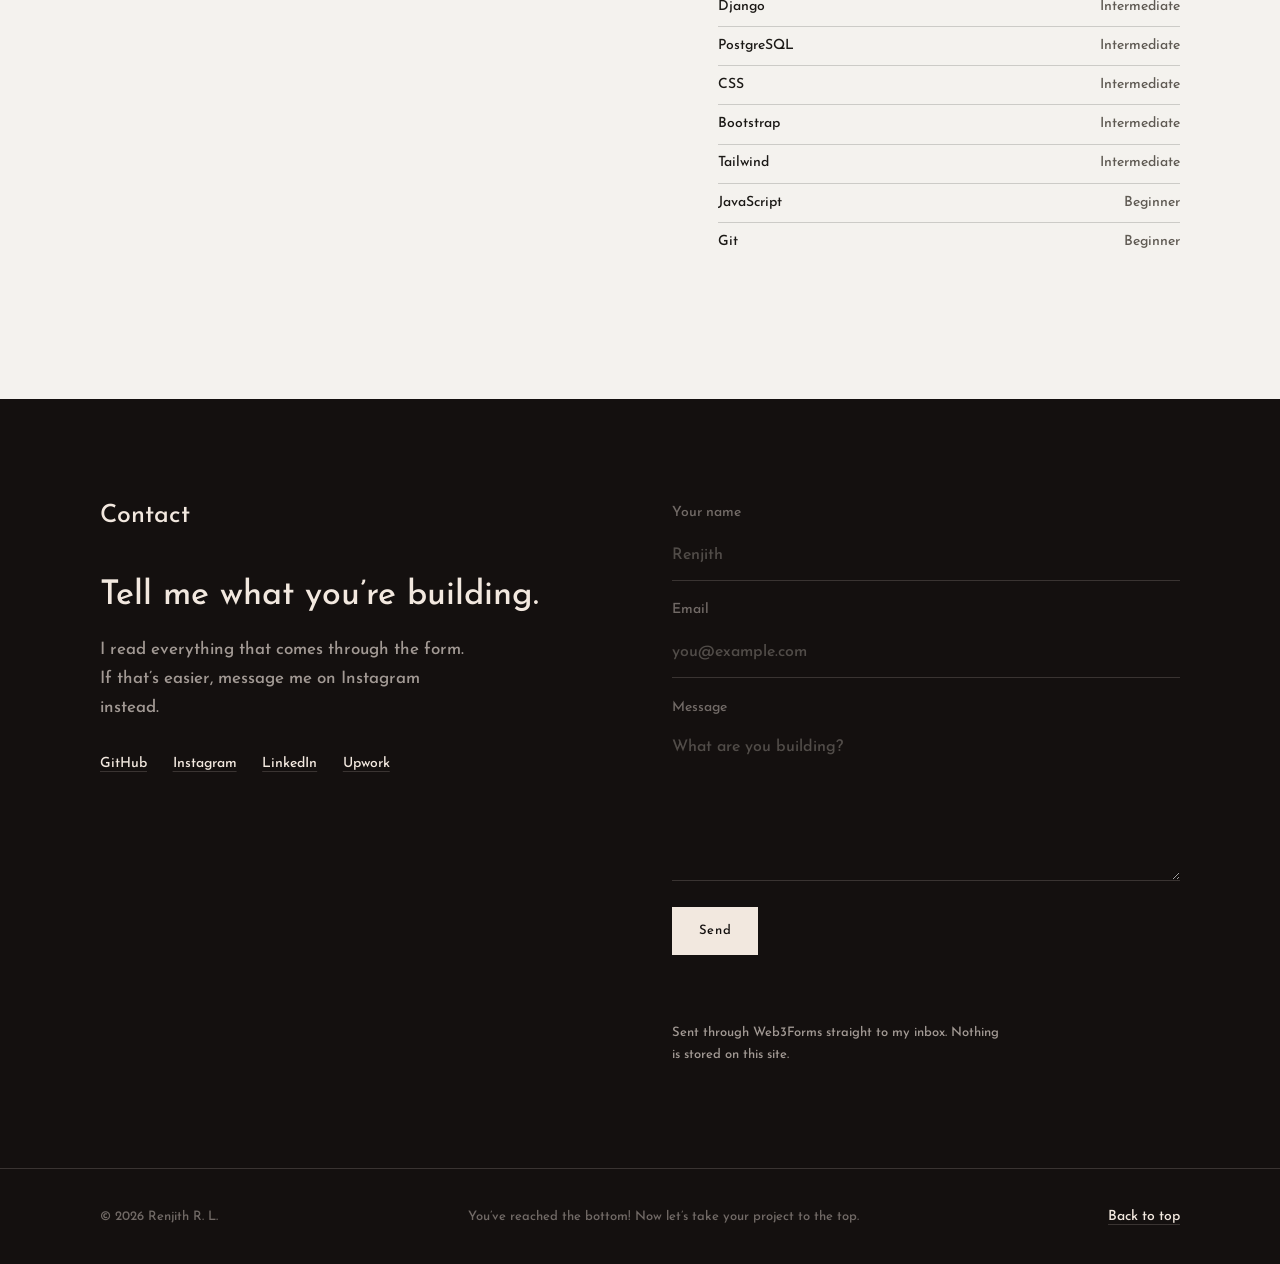
==== commit 34049fb0: "solved link issue" ====
--- a/index.html
+++ b/index.html
@@ -72,7 +72,7 @@
       </article>
 
       <article class="project">
-        <a class="project__media" href="https://github.com/renjith-r.l/devkit" target="_blank" rel="noopener noreferrer">
+        <a class="project__media" href="https://github.com/renjith-rl/devkit" target="_blank" rel="noopener noreferrer">
           <img src="assets/img/work-devkit.jpg" alt="DevKit: a sidebar of developer tools beside a prompt field reading “What do you need done?”" loading="lazy" decoding="async">
         </a>
         <div class="project__body">
@@ -83,7 +83,7 @@
             and PDF utilities, and a command palette over the lot. It runs in the browser,
             so files never leave the machine and it keeps working with the network off.
           </p>
-          <a class="link" href="https://github.com/renjith-r.l/devkit" target="_blank" rel="noopener noreferrer">View on GitHub</a>
+          <a class="link" href="https://github.com/renjith-rl/devkit" target="_blank" rel="noopener noreferrer">https://github.com/renjith-rl/devkit</a>
         </div>
       </article>
 
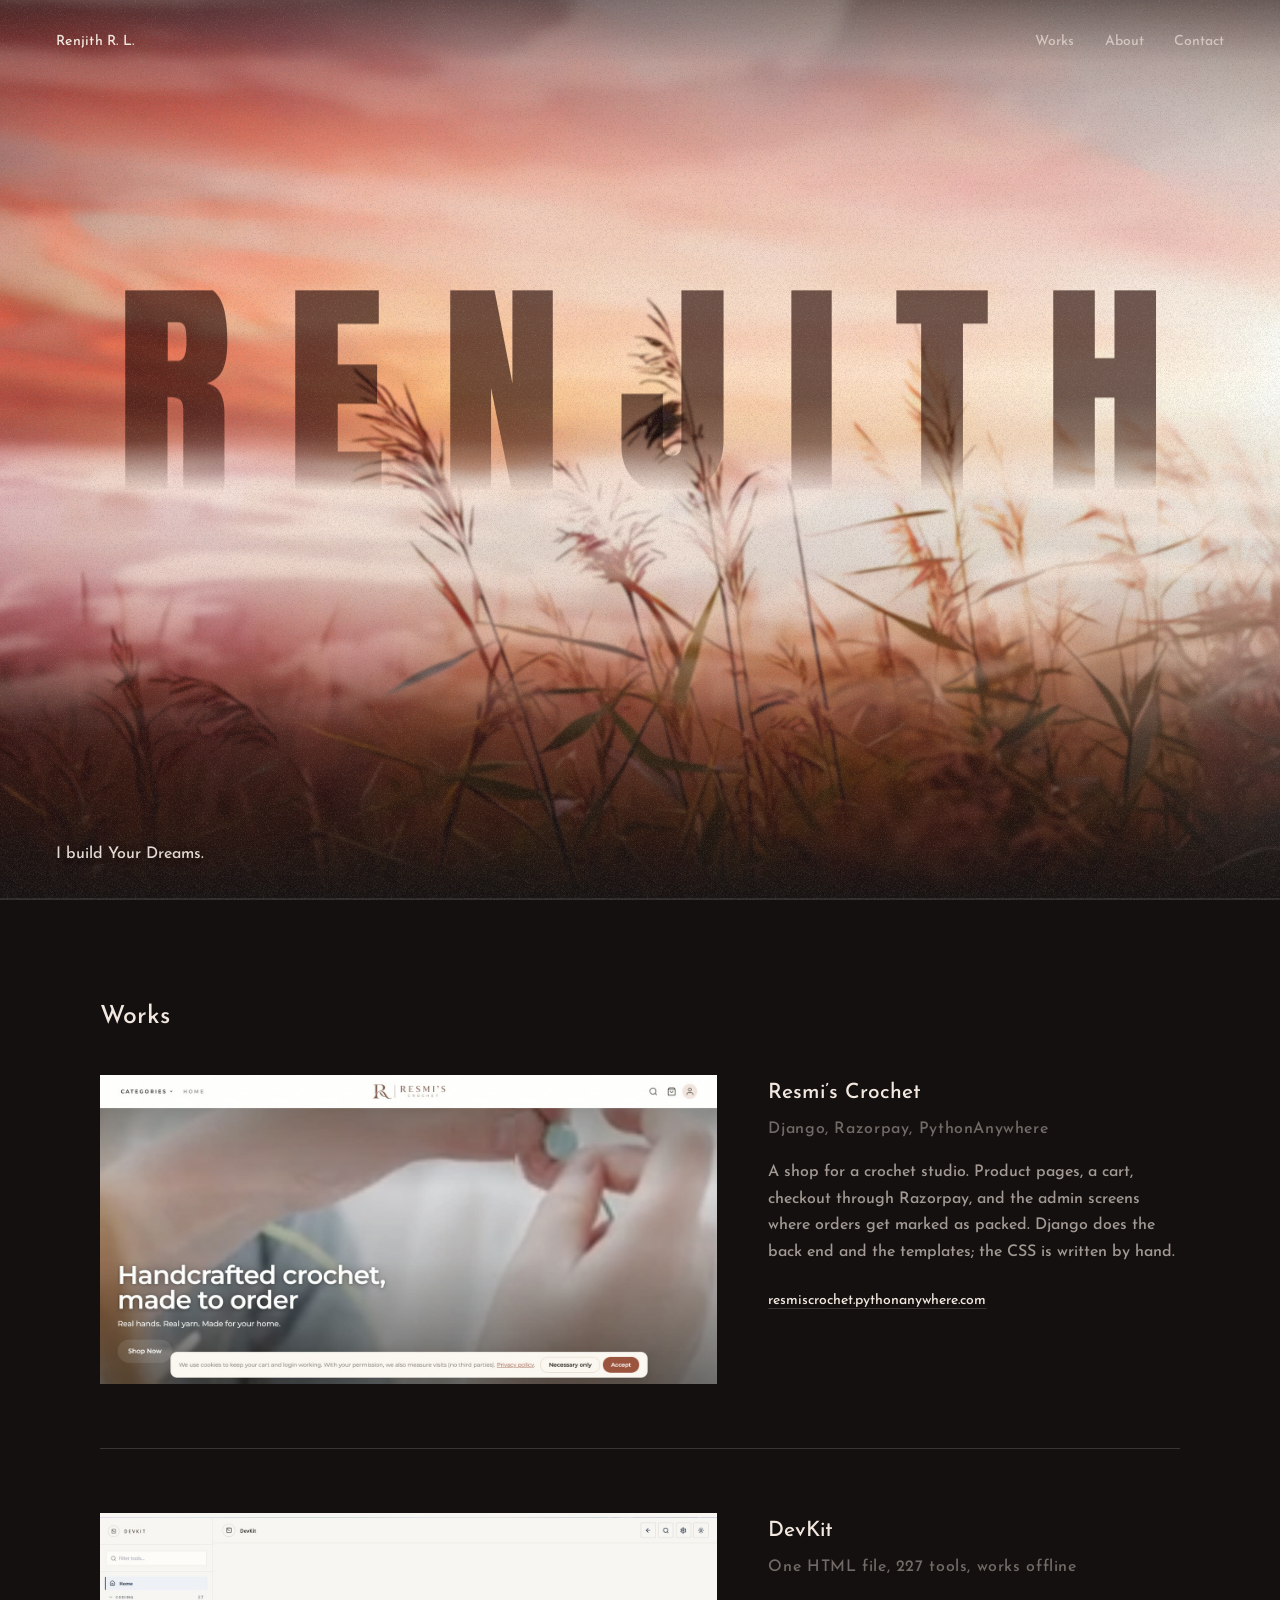
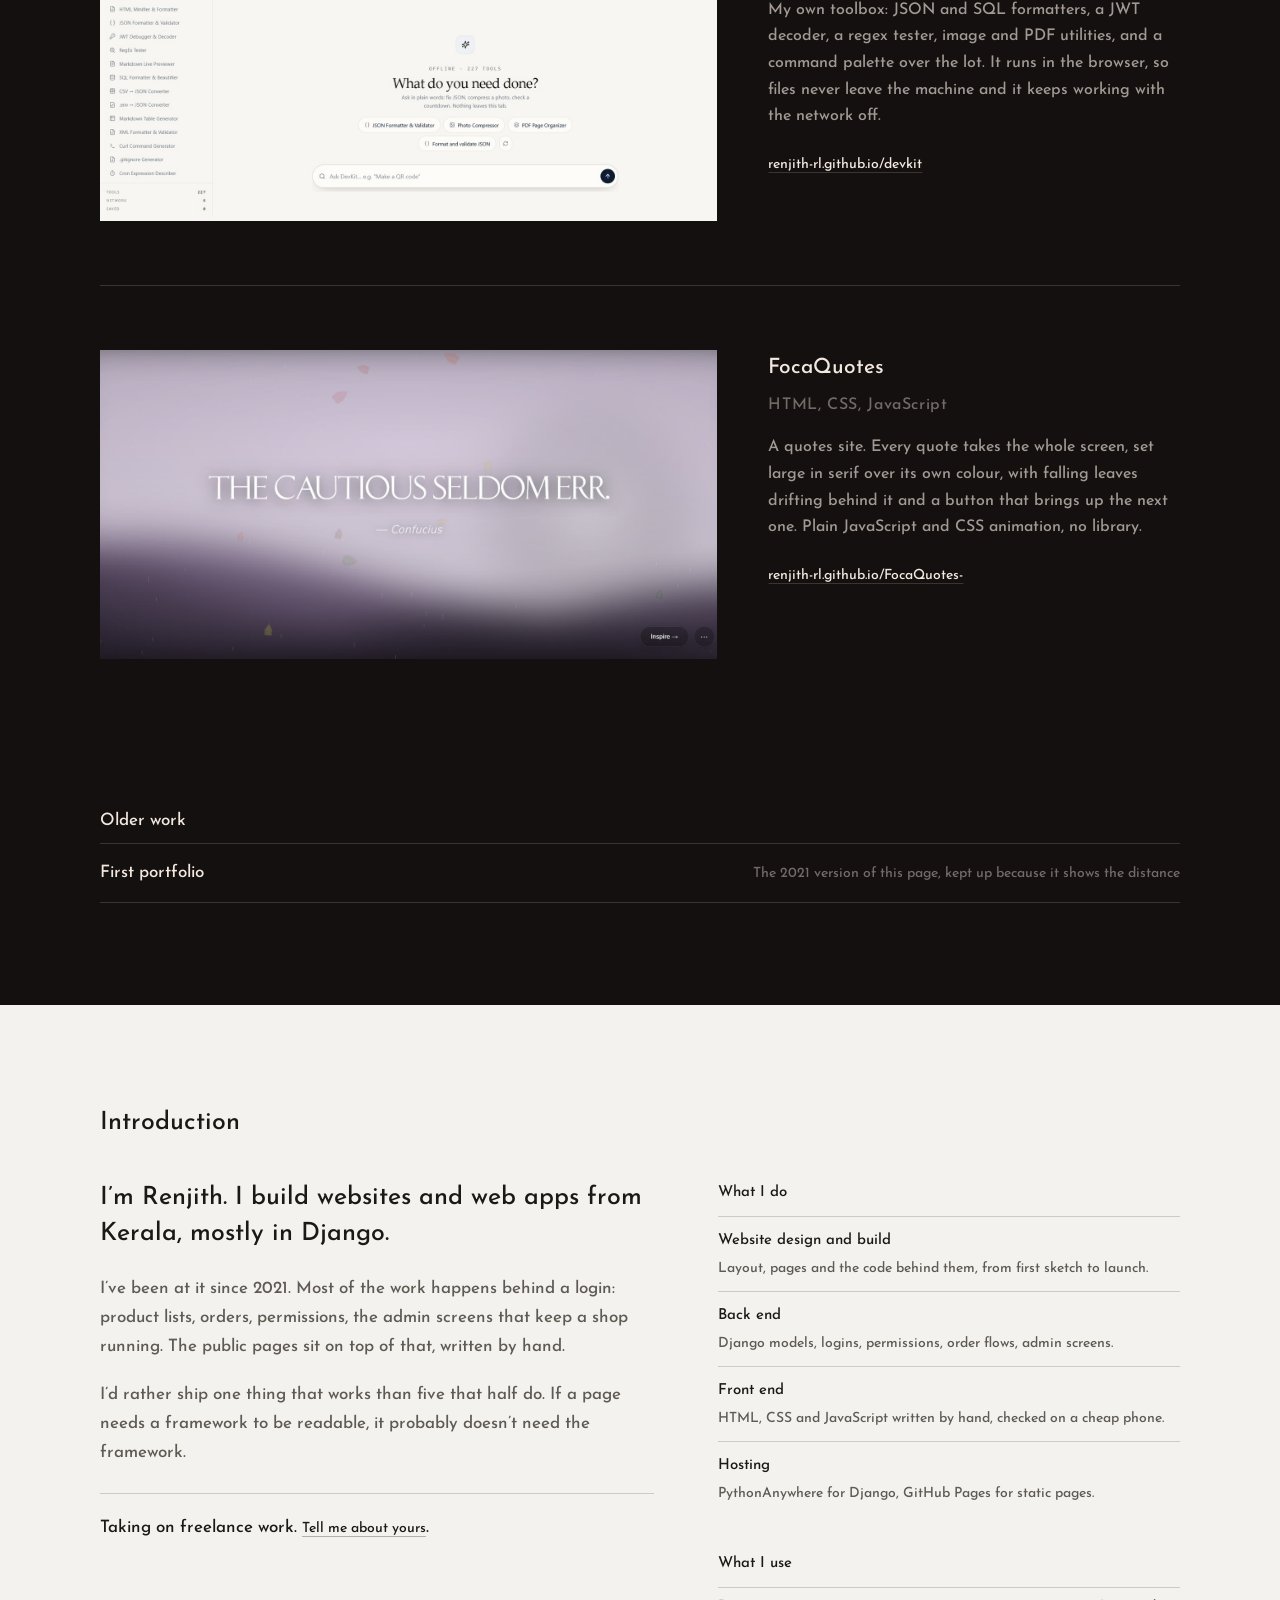
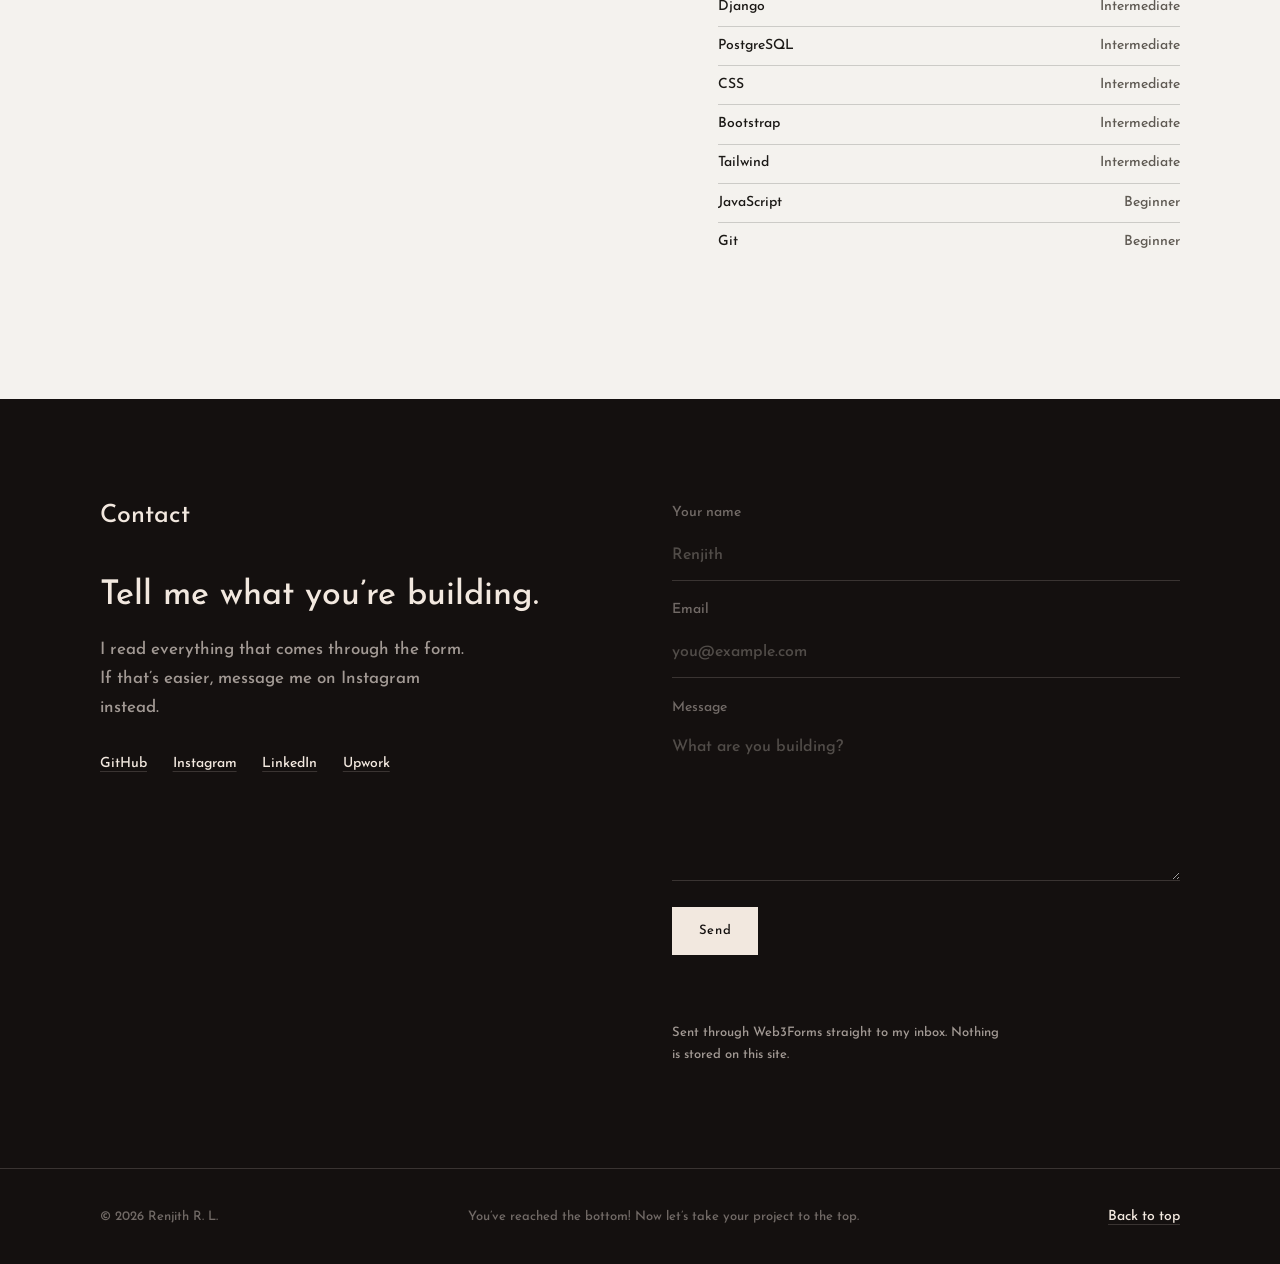
==== commit 294aeddb: "link issue resolved vc2" ====
--- a/index.html
+++ b/index.html
@@ -72,7 +72,7 @@
       </article>
 
       <article class="project">
-        <a class="project__media" href="https://github.com/renjith-rl/devkit" target="_blank" rel="noopener noreferrer">
+        <a class="project__media" href="renjith-rl.github.io/devkit" target="_blank" rel="noopener noreferrer">
           <img src="assets/img/work-devkit.jpg" alt="DevKit: a sidebar of developer tools beside a prompt field reading “What do you need done?”" loading="lazy" decoding="async">
         </a>
         <div class="project__body">
@@ -83,7 +83,7 @@
             and PDF utilities, and a command palette over the lot. It runs in the browser,
             so files never leave the machine and it keeps working with the network off.
           </p>
-          <a class="link" href="https://github.com/renjith-rl/devkit" target="_blank" rel="noopener noreferrer">https://github.com/renjith-rl/devkit</a>
+          <a class="link" href="renjith-rl.github.io/devkit" target="_blank" rel="noopener noreferrer">renjith-rl.github.io/devkit</a>
         </div>
       </article>
 
